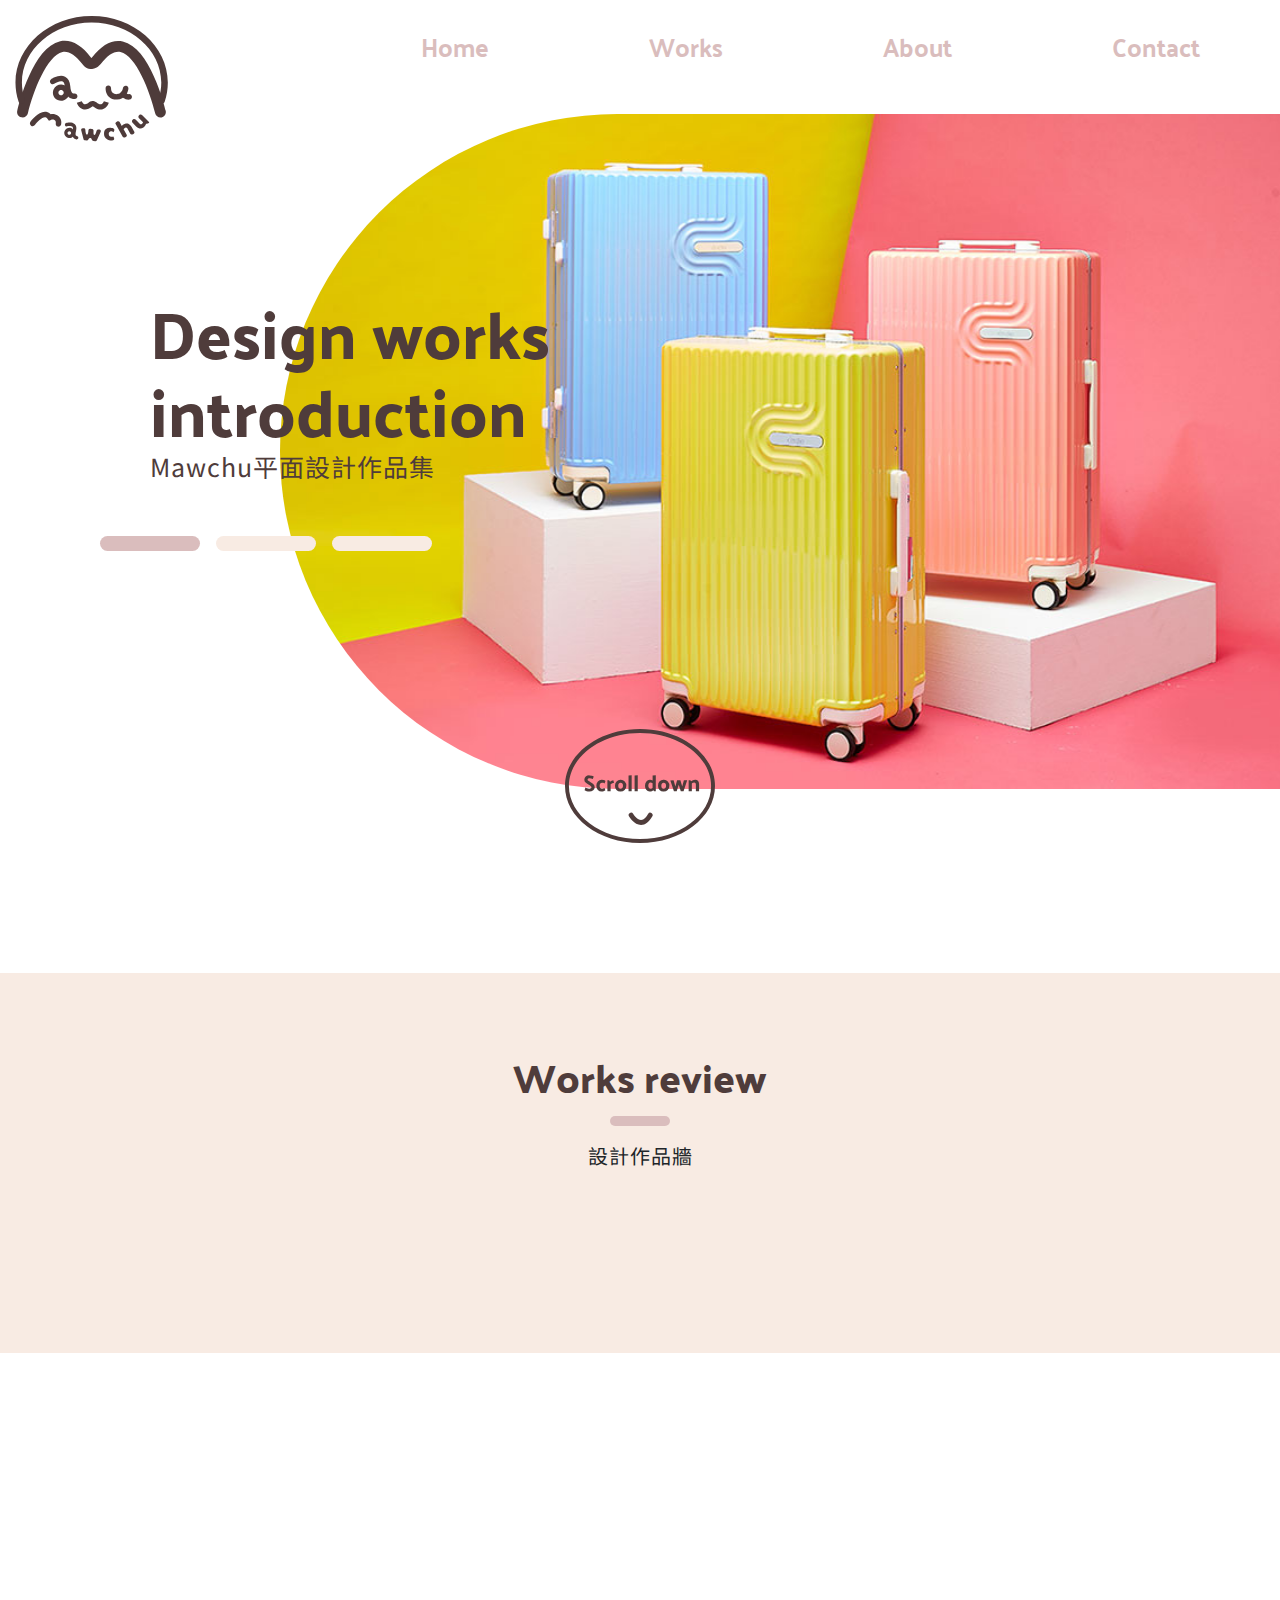
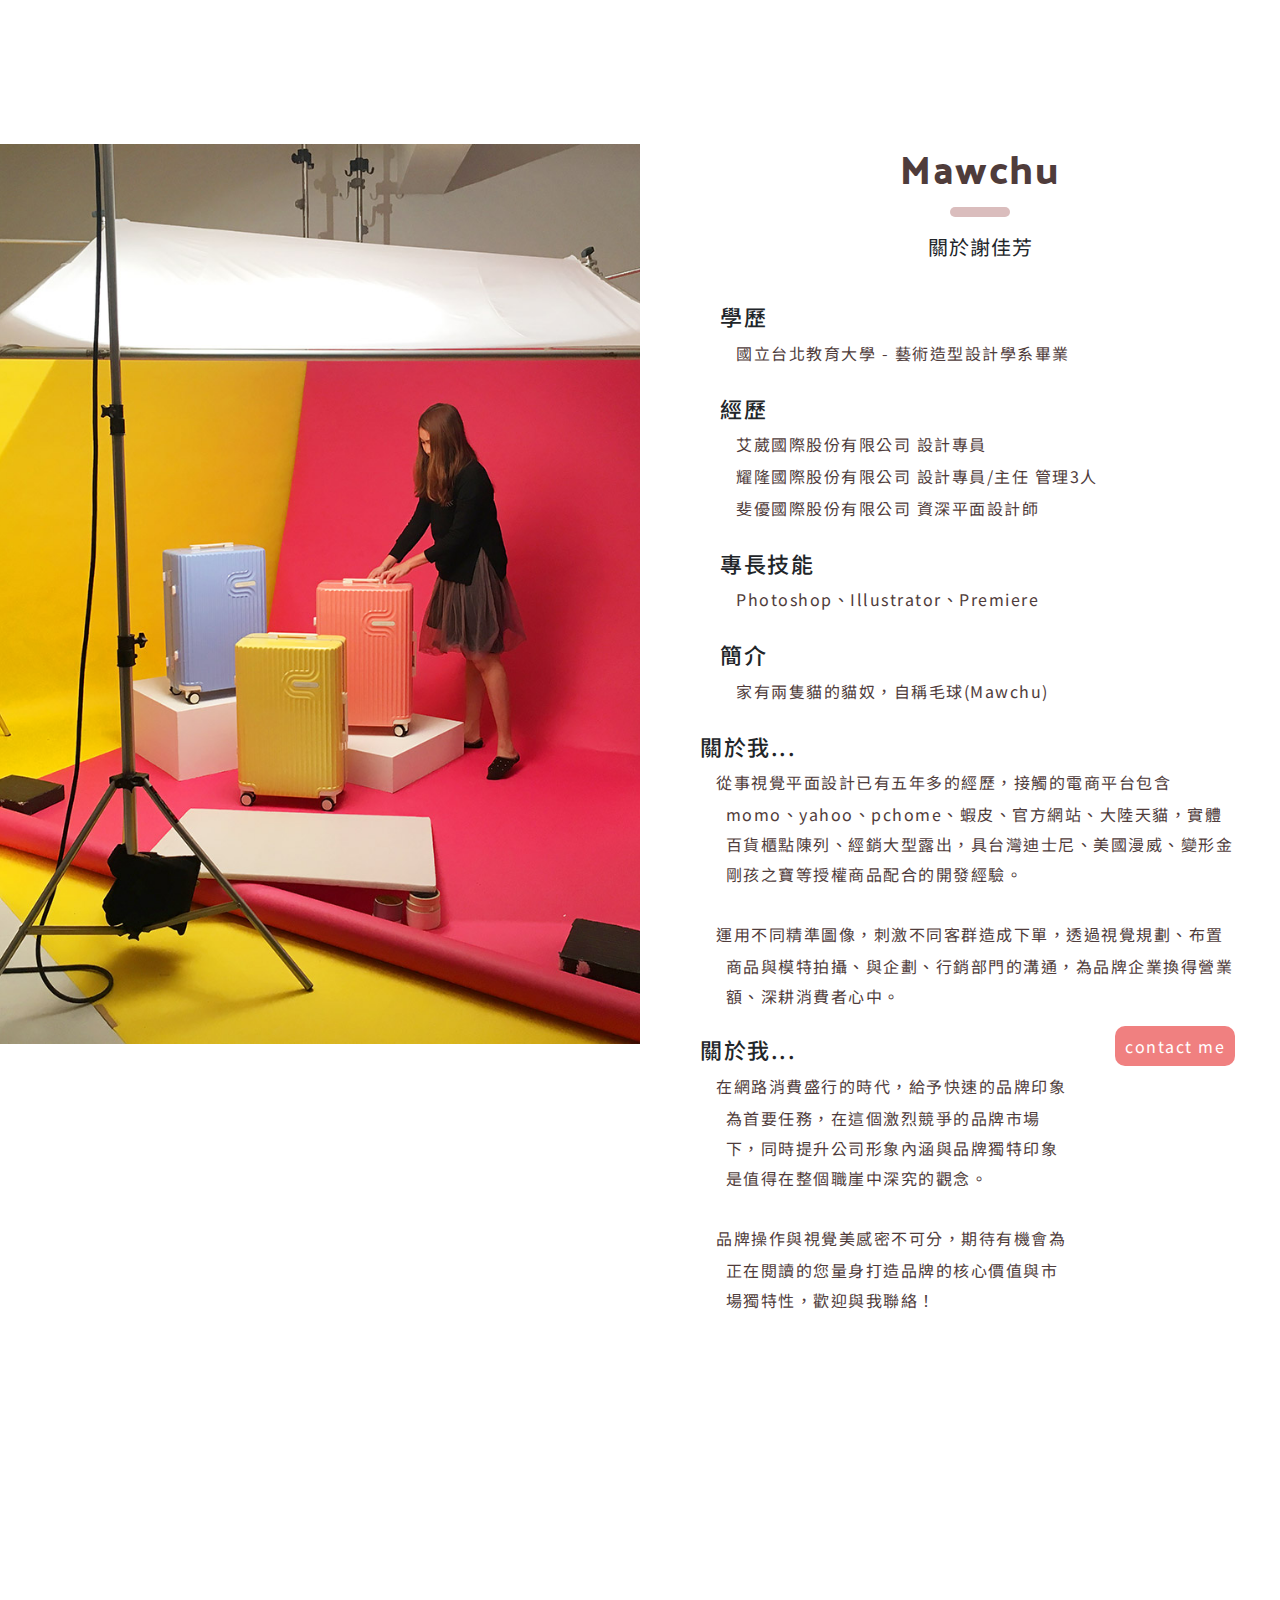
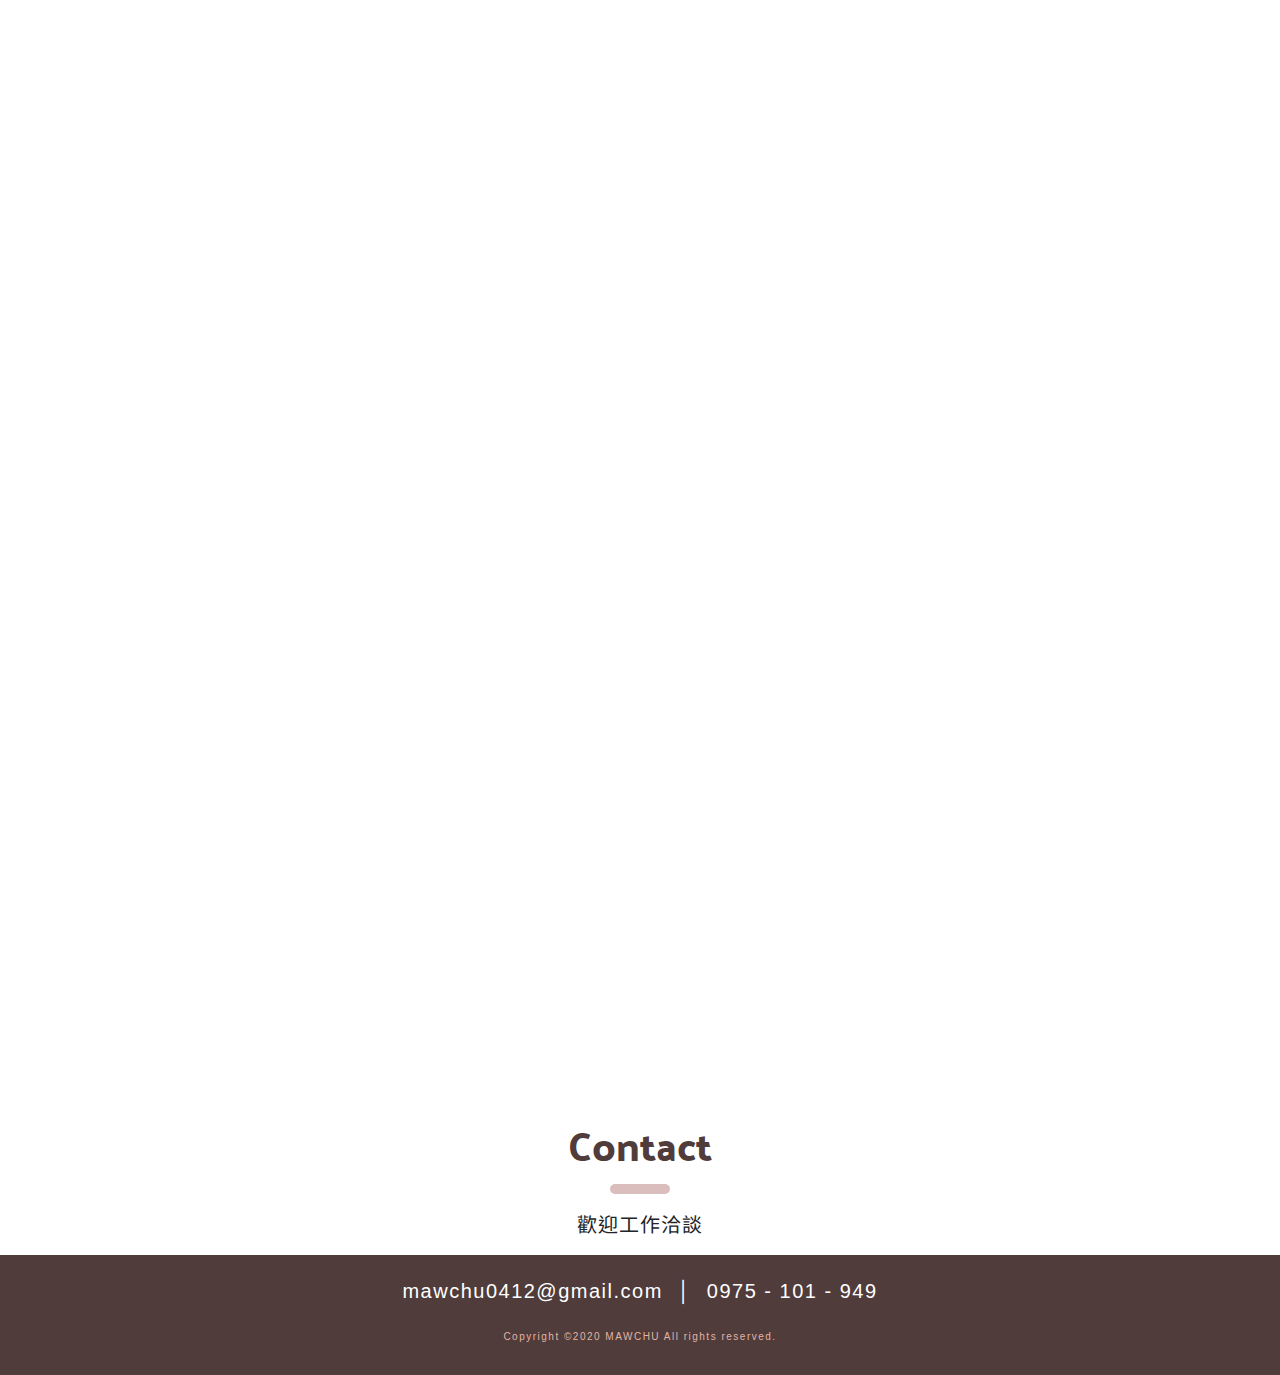
==== index.html @ 9295f829 "0520 fadein update" ====
<!doctype html>
<html lang="en">
  <head>
    <title>Mawchu profolio</title>
    <!-- Required meta tags -->
    <meta charset="utf-8">
    <meta name="viewport" content="width=device-width, initial-scale=1, shrink-to-fit=no">

    <!-- Bootstrap CSS -->
    <link rel="stylesheet" href="https://stackpath.bootstrapcdn.com/bootstrap/4.3.1/css/bootstrap.min.css" integrity="sha384-ggOyR0iXCbMQv3Xipma34MD+dH/1fQ784/j6cY/iJTQUOhcWr7x9JvoRxT2MZw1T" crossorigin="anonymous">
    <script src="https://kit.fontawesome.com/76e3351334.js" crossorigin="anonymous"></script>
    <link rel="stylesheet" href="css/style-main.css">
    <link rel="stylesheet" href="css/adjust.css">

    <!-- animate css -->
    <link rel="stylesheet" href="https://cdnjs.cloudflare.com/ajax/libs/animate.css/3.7.2/animate.min.css">
    <!-- fontawesome -->
    <script src="https://kit.fontawesome.com/76e3351334.js" crossorigin="anonymous"></script>


  </head>
  <body>
    <div id="home"></div>
      <div class="headerdiv container no-gutters" >
        <header class="main-header d-flex justify-content-between">
          <nav class="logo">
                  <img class="logo-A" src="images/mawchu_logo.svg" alt="">
                  <img class="logo-B" src="images/mawchu_logo_c.svg" alt="">
          </nav>
          <div class="d-flex align-items-center">
            <nav class="menu-list">
              <ul class="main-nav d-flex">
                  <li class="m-m-5 position-relative">
                    <a class="active" href="#home" id="homeTop">
                      Home
                    </a>
                    <div class="menu-underline position-absolute"></div>
                  </li>
                  <li class="m-m-5 position-relative drop">
                    <a class="" href="#works">
                      Works
                    </a>
                    <div class="menu-underline position-absolute">
                    </div>
                    <ul class="drop-select list-unstyled position-absolute">
                      <li><a href="#visual">Visual design</a></li>
                      <li><a href="#commercial">Commercial design</a></li>
                      <li><a href="#printing">printing design</a></li>
                    </ul>
                  </li>
                  <li class="m-m-5 position-relative">
                    <a href="#about">
                      About
                    </a>
                    <div class="menu-underline position-absolute"></div>
                  </li>
                  <li class="m-m-5 position-relative">
                    <a class="" href="#contact">
                      Contact
                    </a>
                    <div class="menu-underline position-absolute"></div>
                  </li>
              </ul>
            </nav>
            <nav class="hamburger" id="hamburger">
                <li class="position-relative ">
                  <i class="fas fa-fish"></i>
                </li>
            </nav>
         </div>
         <nav class="menu-list-show text-center">
           <ul class="main-nav">
               <li class="p-2 position-relative">
                 <a class="current" href="#home">Home</a>
               </li>
               <li class="p-2 position-relative drop">
                 <a class="" href="#works">Works</a>
                 <ul class="drop-select list-unstyled position-stative">
                   <li><a href="#visual">Visual design</a></li>
                   <li><a href="#commercial">Commercial design</a></li>
                   <li><a href="#printing">printing design</a></li>
                 </ul>
               </li>
               <li class="p-2 position-relative">
                 <a href="#about">About</a>
               </li>
               <li class="p-2 position-relative">
                 <a class="" href="#contact">Contact</a>
               </li>
           </ul>
         </nav>
        </header>

      </div>

      <div class="container-fluid">
        <main class="d-flex justify-content-between content-1 flex-wrap position-relative">
          <div class="title-content d-flex align-items-center">
            <div class="title-content-elements fadestart">
              <h1>Design works
                introduction</h1>
              <p>Mawchu平面設計作品集</p>
              <div class="d-flex slider-bars">
                <div class="slider-bar  mr-3 active"></div>
                <div class="slider-bar  mr-3"></div>
                <div class="slider-bar"></div>
              </div>
            </div>
          </div>
          <div class="wrapper">
            <div class="slider-wrap overflow-hidden position-relative">
              <ul class="slider-img d-flex list-unstyled position-absolute">
                <li class="d-flex "><img src="images/main-banner-1.jpg" alt=""></li>
                <li class="d-flex"><img src="images/main-banner-2.jpg" alt=""></li>
                <li class="d-flex"><img src="images/main-banner-3.jpg" alt=""></li>
              </ul>
            </div>
          </div>
        </main>

        <div class="scroll-btn position-relative">
          <a href="#works"><img class="back pc position-relative" src="images/scroll_01.svg" alt=""></a>
          <a href="#works"><img class="back m position-relative" src="images/scroll_01_1.svg" alt=""></a>
          <a href="#works"><img class="front position-absolute animated fadeInDown faster" src="images/scroll_02.svg" alt=""></a>
        </div>

        <main class="content-2 position-relative" id="works">
          <div class="bg-block position-absolute"></div>
          <div class="content-title text-center">
            <h1>Works review</h1>
            <div class="title-bar"></div>
            <p>設計作品牆</p>
          </div>
          <div class="works-review d-flex justify-content-center">
            <div class="works fadestart m-4 position-relative" >
              <figure>
                <img src="images/work-pic1.jpg" alt="">
              </figure>
              <h3 class="mt-3">Visual design</h3>
              <p>品牌視覺定位設計一覽</p>
              <a class="view-more-btn d-flex position-absolute" href="#visual">
                <span><i class="fas fa-plus"></i></span>
                <p>&nbsp;View more</p>
                <div class="underline position-absolute"></div>
              </a>
            </div>
            <div class="works fadestart m-4 position-relative">
              <figure>
                <img src="images/work-pic2.jpg" alt="">
              </figure>
              <h3 class="mt-3">Commercial design</h3>
              <p>活動廣告設計一覽</p>
              <a class="view-more-btn d-flex position-absolute" href="#commercial">
                <span><i class="fas fa-plus"></i></span>
                <p>&nbsp;View more</p>
                <div class="underline position-absolute"></div>
              </a>
            </div>
            <div class="works fadestart m-4 position-relative">
              <figure>
                <img src="images/work-pic3.jpg" alt="">
              </figure>
              <h3 class="mt-3">Printing design </h3>
              <p>多元平面設計一覽</p>
              <a class="view-more-btn d-flex position-absolute" href="#products">
                <span><i class="fas fa-plus"></i></span>
                <p>&nbsp;View more</p>
                <div class="underline position-absolute"></div>
              </a>
            </div>
          </div>
        </main>
        <div class="holder" id="about">
          <main class="content-3 d-flex justify-content-center">
            <figure class="designer-photo">
              <img src="images/designer.jpg" alt="">
            </figure>
            <div class="designer-content">
              <div class="content-wrapper position-absolute">
                <div class="d-flex content-subtitle text-center d-flex flex-wrap justify-content-center">
                  <h1>Mawchu</h1>
                  <div class="title-bar"></div>
                  <p>關於謝佳芳</p>
                </div>
                <ul class="designer-content-text text1">
                  <div class="d-flex m-flex-wrap">
                    <div>
                      <h4>學歷</h4>
                      <li>
                        <i class="fas fa-circle"></i>
                        國立台北教育大學 - 藝術造型設計學系畢業
                      </li>
                      <h4>經歷</h4>
                      <li>
                        <i class="fas fa-circle"></i>
                        艾葳國際股份有限公司 設計專員
                      </li>
                      <li>
                        <i class="fas fa-circle"></i>
                        耀隆國際股份有限公司 設計專員/主任 管理3人
                      </li>
                      <li>
                        <i class="fas fa-circle"></i>
                        斐優國際股份有限公司 資深平面設計師
                      </li>
                    </div>
                    <div>
                      <h4>專長技能</h4>
                      <li>
                        <i class="fas fa-circle"></i>
                        Photoshop、Illustrator、Premiere
                      </li>
                      <h4>簡介</h4>
                      <li>
                        <i class="fas fa-circle"></i>
                        家有兩隻貓的貓奴，自稱毛球(Mawchu)
                      </li>
                    </div>
                  </div>

                </ul>
                <ul class="designer-content-text text2">
                  <div>
                    <h4>關於我...</h4>
                    <li>
                      <i class="fas fa-circle"></i>
                      從事視覺平面設計已有五年多的經歷，接觸的電商平台包含momo、yahoo、pchome、蝦皮、官方網站、大陸天貓，實體百貨櫃點陳列、經銷大型露出，具台灣迪士尼、美國漫威、變形金剛孩之寶等授權商品配合的開發經驗。
                    </li>
                    <br>
                    <li>
                      <i class="fas fa-circle"></i>
                      運用不同精準圖像，刺激不同客群造成下單，透過視覺規劃、布置商品與模特拍攝、與企劃、行銷部門的溝通，為品牌企業換得營業額、深耕消費者心中。
                    </li>
                  </div>
                </ul>
                <ul class="designer-content-text text3">
                  <div>
                    <h4>關於我...</h4>
                    <li>
                      <i class="fas fa-circle"></i>
                     在網路消費盛行的時代，給予快速的品牌印象為首要任務，在這個激烈競爭的品牌市場下，同時提升公司形象內涵與品牌獨特印象是值得在整個職崖中深究的觀念。
                     </li>
                    <br>
                    <li class="m-hide">
                      <i class="fas fa-circle"></i>
                     品牌操作與視覺美感密不可分，期待有機會為正在閱讀的您量身打造品牌的核心價值與市場獨特性，歡迎與我聯絡！
                     <br>

                     </li>
                  </div>
                  <div>
                      <a class="contact-btn" href="#contact">contact me</a>
                  </div>
                </ul>
              </div>
          </main>
        </div>

        <!-- 視覺設計作品 -->
        <main class="content-4 position-relative d-flex justify-content-center fadestart" id="visual">
          <div class="works-wall-bg-block position-absolute left"></div>
          <div class="d-flex flex-wrap justify-content-center container no-gutters position-relative">
            <h1 class="works-wall-title movetoright">
              Visual design
            </h1>
            <!-- visual design -->
            <div class="d-flex flex-wrap justify-content-center col-12">
              <div class="works-wall-subtitle text-center col-12">
                <div class="subtitle-wrap position-relative d-flex justify-content-center">
                  <div class="d-flex subtitles position-absolute">
                    <p>女裝產業類別</p>
                    <p>旅行產業類別</p>
                    <p>旅行產業類別</p>
                  </div>
                </div>
                <br>
                <div class="d-flex justify-content-center">
                  <div class="works-wall-slider-bars mr-3 active"></div>
                  <div class="works-wall-slider-bars mr-3"></div>
                  <div class="works-wall-slider-bars"></div>
                </div>
              </div>
              <div class="m-wrapper movetoright">
                  <div class="m-innerwrapper d-flex">
                      <!-- 女裝 -->
                      <div class="m-works-cate visual-eyescream">
                        <div class="m-works-flex">
                            <figure class="works-img position-relative">
                              <img src=""  data-src="" data-caption="EYESCREAM 2018夏季女裝-形象定位" alt="">
                              <div class="works-img-cover position-absolute mdevice">
                                <p class="remind-slogan position-absolute"><i class="fas fa-hand-pointer"></i> click me</p>
                              </div>
                            </figure>
                            <figure class="works-img position-relative">
                              <img src=""  data-src="" data-caption="EYESCREAM 2018夏季女裝-形象定位" alt="">
                              <div class="works-img-cover position-absolute">
                                <p class="remind-slogan position-absolute"><i class="fas fa-hand-pointer"></i> click me</p>
                              </div>
                            </figure>
                            <figure class="works-img position-relative">
                              <img src=""   data-src="" data-caption="EYESCREAM 2019夏季女裝-形象定位" alt="">
                              <div class="works-img-cover position-absolute">
                                <p class="remind-slogan position-absolute"><i class="fas fa-hand-pointer"></i> click me</p>
                              </div>
                            </figure>
                            <figure class="works-img position-relative">
                              <img src=""  data-src="" data-caption="EYESCREAM 2018.6月婚季穿搭-形象定位" alt="">
                              <div class="works-img-cover position-absolute">
                                <p class="remind-slogan position-absolute"><i class="fas fa-hand-pointer"></i> click me</p>
                              </div>
                            </figure>
                        </div>
                        <div class="m-works-flex">
                          <figure class="works-img position-relative">
                              <img src=""  data-src="" data-caption="EYESCREAM 2019秋季女裝-形象定位" alt="">
                              <div class="works-img-cover position-absolute">
                                <p class="remind-slogan position-absolute"><i class="fas fa-hand-pointer"></i> click me</p>
                              </div>
                            </figure>
                            <figure class="works-img position-relative">
                              <img src=""  data-src="" data-caption="EYESCREAM 2019秋季 全新外模-形象定位" alt="">
                              <div class="works-img-cover position-absolute">
                                <p class="remind-slogan position-absolute"><i class="fas fa-hand-pointer"></i> click me</p>
                              </div>
                            </figure>
                            <figure class="works-img position-relative">
                              <img src=""   data-src="" data-caption="EYESCREAM 2019秋季 全新外模-形象定位" alt="">
                              <div class="works-img-cover position-absolute">
                                <p class="remind-slogan position-absolute"><i class="fas fa-hand-pointer"></i> click me</p>
                              </div>
                            </figure>
                            <figure class="works-img position-relative">
                              <img src=""  data-src="" data-caption="EYESCREAM 2019夏季女裝-形象定位" alt="">
                              <div class="works-img-cover position-absolute">
                                <p class="remind-slogan position-absolute"><i class="fas fa-hand-pointer"></i> click me</p>
                              </div>
                            </figure>
                        </div>
                      </div>
                      <!-- 行李箱1 -->
                      <div class="m-works-cate visual-deseno1">
                        <div class="m-works-flex">
                          <figure class="works-img position-relative">
                            <img src="" data-src=""  data-caption="DESENO 棉花糖旅行箱 糖果色系-視覺定位" alt="">
                            <div class="works-img-cover position-absolute mdevice">
                              <p class="remind-slogan position-absolute"><i class="fas fa-hand-pointer"></i> click me</p>
                            </div>
                          </figure>
                          <figure class="works-img position-relative">
                            <img src="" data-src=""  data-caption="DESENO 棉花糖旅行箱 輕甜色系-視覺定位" alt="">
                            <div class="works-img-cover position-absolute">
                              <p class="remind-slogan position-absolute"><i class="fas fa-hand-pointer"></i> click me</p>
                            </div>
                          </figure>
                          <figure class="works-img position-relative">
                            <img src="" data-src=""  data-caption="DESENO 棉花糖旅行箱 全色系-視覺定位" alt="">
                            <div class="works-img-cover position-absolute">
                              <p class="remind-slogan position-absolute"><i class="fas fa-hand-pointer"></i> click me</p>
                            </div>
                          </figure>
                          <figure class="works-img position-relative">
                            <img src="" data-src=""  data-caption="DESENO X 迪士尼聯名 旅行護照夾-視覺定位" alt="">
                            <div class="works-img-cover position-absolute">
                              <p class="remind-slogan position-absolute"><i class="fas fa-hand-pointer"></i> click me</p>
                            </div>
                          </figure>
                        </div>
                        <div class="m-works-flex">
                          <figure class="works-img position-relative">
                            <img src="" data-src=""  data-caption="DESENO X 漫威聯名 蜘蛛人航空包-視覺定位" alt="">
                            <div class="works-img-cover position-absolute">
                              <p class="remind-slogan position-absolute"><i class="fas fa-hand-pointer"></i> click me</p>
                            </div>
                          </figure>
                          <figure class="works-img position-relative">
                            <img src="" data-src=""  data-caption="DESENO X 漫威聯名 蜘蛛人航空包-視覺定位" alt="">
                            <div class="works-img-cover position-absolute">
                              <p class="remind-slogan position-absolute"><i class="fas fa-hand-pointer"></i> click me</p>
                            </div>
                          </figure>
                          <figure class="works-img position-relative">
                            <img src="" data-src=""   data-caption="DESENO 繽紛卡邦輕量旅行箱-視覺定位" alt="">
                            <div class="works-img-cover position-absolute">
                              <p class="remind-slogan position-absolute"><i class="fas fa-hand-pointer"></i> click me</p>
                            </div>
                          </figure>
                          <figure class="works-img position-relative">
                            <img src="" data-src=""  data-caption="DESENO 純PC超輕量旅行箱-視覺定位" alt="">
                            <div class="works-img-cover position-absolute">
                              <p class="remind-slogan position-absolute"><i class="fas fa-hand-pointer"></i> click me</p>
                            </div>
                          </figure>
                        </div>
                      </div>
                      <!-- 行李箱2 -->
                      <div class="m-works-cate visual-deseno2">
                        <div class="m-works-flex">
                          <figure class="works-img position-relative">
                            <img src="" data-src=""  data-caption="DESENO 炫光晶燦旅行箱-視覺定位" alt="">
                            <div class="works-img-cover position-absolute mdevice">
                              <p class="remind-slogan position-absolute"><i class="fas fa-hand-pointer"></i> click me</p>
                            </div>
                          </figure>
                          <figure class="works-img position-relative">
                            <img src="" data-src=""  data-caption="DESENO X MARVEL 漫威聯名護照夾-視覺定位" alt="">
                            <div class="works-img-cover position-absolute">
                              <p class="remind-slogan position-absolute"><i class="fas fa-hand-pointer"></i> click me</p>
                            </div>
                          </figure>
                          <figure class="works-img position-relative">
                            <img src="" data-src=""  data-caption="DESENO 玫瑰金硬殼化妝包-視覺定位" alt="">
                            <div class="works-img-cover position-absolute">
                              <p class="remind-slogan position-absolute"><i class="fas fa-hand-pointer"></i> click me</p>
                            </div>
                          </figure>
                          <figure class="works-img position-relative">
                            <img src="" data-src=""  data-caption="DESENO 鐵甲武士旅行箱-視覺定位" alt="">
                            <div class="works-img-cover position-absolute">
                              <p class="remind-slogan position-absolute"><i class="fas fa-hand-pointer"></i> click me</p>
                            </div>
                          </figure>
                        </div>
                        <div class="m-works-flex">
                          <figure class="works-img position-relative">
                            <img src="" data-src=""  data-caption="DESENO X TSUMTSUM 轉轉聯名旅行包組-視覺定位" alt="">
                            <div class="works-img-cover position-absolute">
                              <p class="remind-slogan position-absolute"><i class="fas fa-hand-pointer"></i> click me</p>
                            </div>
                          </figure>
                          <figure class="works-img position-relative">
                            <img src="" data-src=""  data-caption="DESENO 鐵甲武士旅行箱-視覺定位" alt="">
                            <div class="works-img-cover position-absolute">
                              <p class="remind-slogan position-absolute"><i class="fas fa-hand-pointer"></i> click me</p>
                            </div>
                          </figure>
                          <figure class="works-img position-relative">
                            <img src="" data-src=""  data-caption="DESENO 商務典藏收納組-視覺定位" alt="">
                            <div class="works-img-cover position-absolute">
                              <p class="remind-slogan position-absolute"><i class="fas fa-hand-pointer"></i> click me</p>
                            </div>
                          </figure>
                          <figure class="works-img position-relative">
                            <img src="" data-src=""  data-caption="DESENO 棉花糖旅行箱 商務色系-視覺定位" alt="">
                            <div class="works-img-cover position-absolute">
                              <p class="remind-slogan position-absolute"><i class="fas fa-hand-pointer"></i> click me</p>
                            </div>
                          </figure>
                        </div>
                      </div>
                  </div>
              </div>
            </div>
          </div>
        </main>

        <!-- 商業廣告作品 -->
        <main class="content-5 position-relative d-flex justify-content-center fadestart" id="commercial">
          <div class="works-wall-bg-block position-absolute right"></div>
          <div class="d-flex flex-wrap justify-content-center container no-gutters position-relative">
            <h1 class="works-wall-title-2 movetoleft">
             Commercial design
            </h1>
            <!-- visual design -->
            <div class="d-flex flex-wrap justify-content-center col-12">
              <div class="works-wall-subtitle text-center col-12">
                <div class="subtitle-wrap position-relative d-flex justify-content-center">
                  <div class="d-flex subtitles position-absolute">
                    <p>女裝產業類別</p>
                    <p>旅行產業類別</p>
                    <p>旅行產業類別</p>
                  </div>
                </div>
                <br>
                <div class="d-flex justify-content-center">
                  <div class="works-wall-slider-bars mr-3 active"></div>
                  <div class="works-wall-slider-bars mr-3"></div>
                  <div class="works-wall-slider-bars"></div>
                </div>
              </div>
              <div class="m-wrapper movetoleft">
                  <div class="m-innerwrapper d-flex">
                      <!-- 女裝 -->
                      <div class="m-works-cate visual-eyescream">
                        <div class="m-works-flex">
                            <figure class="works-img position-relative">
                              <img src=""  data-src="" data-caption="EYESCREAM 2018.5月開心購-活動廣告" alt="">
                              <div class="works-img-cover position-absolute mdevice">
                                <p class="remind-slogan position-absolute"><i class="fas fa-hand-pointer"></i> click me</p>
                              </div>
                            </figure>
                            <figure class="works-img position-relative">
                              <img src=""  data-src="" data-caption="EYESCREAM 2019.10月壽星折價券-活動廣告" alt="">
                              <div class="works-img-cover position-absolute">
                                <p class="remind-slogan position-absolute"><i class="fas fa-hand-pointer"></i> click me</p>
                              </div>
                            </figure>
                            <figure class="works-img position-relative">
                              <img src=""   data-src="" data-caption="EYESCREAM 2018夏季人氣款折扣-活動廣告" alt="">
                              <div class="works-img-cover position-absolute">
                                <p class="remind-slogan position-absolute"><i class="fas fa-hand-pointer"></i> click me</p>
                              </div>
                            </figure>
                            <figure class="works-img position-relative">
                              <img src=""  data-src="" data-caption="EYESCREAM 2018夏季每日下殺-活動廣告" alt="">
                              <div class="works-img-cover position-absolute">
                                <p class="remind-slogan position-absolute"><i class="fas fa-hand-pointer"></i> click me</p>
                              </div>
                            </figure>
                        </div>
                        <div class="m-works-flex">
                          <figure class="works-img position-relative">
                              <img src=""  data-src="" data-caption="EYESCREAM 2018.1212年終購物慶-活動廣告" alt="">
                              <div class="works-img-cover position-absolute">
                                <p class="remind-slogan position-absolute"><i class="fas fa-hand-pointer"></i> click me</p>
                              </div>
                            </figure>
                            <figure class="works-img position-relative">
                              <img src=""  data-src="" data-caption="EYESCREAM 2018.5月感恩季三重好禮-活動廣告" alt="">
                              <div class="works-img-cover position-absolute">
                                <p class="remind-slogan position-absolute"><i class="fas fa-hand-pointer"></i> click me</p>
                              </div>
                            </figure>
                            <figure class="works-img position-relative">
                              <img src=""   data-src="" data-caption="EYESCREAM 2018夏季加碼商品SALE-活動廣告" alt="">
                              <div class="works-img-cover position-absolute">
                                <p class="remind-slogan position-absolute"><i class="fas fa-hand-pointer"></i> click me</p>
                              </div>
                            </figure>
                            <figure class="works-img position-relative">
                              <img src=""  data-src="" data-caption="EYESCREAM 2018.6月婚季穿搭款折扣-活動廣告" alt="">
                              <div class="works-img-cover position-absolute">
                                <p class="remind-slogan position-absolute"><i class="fas fa-hand-pointer"></i> click me</p>
                              </div>
                            </figure>
                        </div>
                      </div>
                      <!-- 行李箱1 -->
                      <div class="m-works-cate visual-deseno1">
                        <div class="m-works-flex">
                          <figure class="works-img position-relative">
                            <img src="" data-src=""  data-caption="DESENO 馬卡龍系列旅行箱折扣-活動廣告" alt="">
                            <div class="works-img-cover position-absolute mdevice">
                              <p class="remind-slogan position-absolute"><i class="fas fa-hand-pointer"></i> click me</p>
                            </div>
                          </figure>
                          <figure class="works-img position-relative">
                            <img src="" data-src=""  data-caption="DESENO 聖誕交換禮物滿額禮-活動廣告" alt="">
                            <div class="works-img-cover position-absolute">
                              <p class="remind-slogan position-absolute"><i class="fas fa-hand-pointer"></i> click me</p>
                            </div>
                          </figure>
                          <figure class="works-img position-relative">
                            <img src="" data-src=""  data-caption="DESENO 雙11狂歡大禮包-活動廣告" alt="">
                            <div class="works-img-cover position-absolute">
                              <p class="remind-slogan position-absolute"><i class="fas fa-hand-pointer"></i> click me</p>
                            </div>
                          </figure>
                          <figure class="works-img position-relative">
                            <img src="" data-src=""  data-caption="DESENO 尊爵傳奇系列旅行箱立省2000-活動廣告" alt="">
                            <div class="works-img-cover position-absolute">
                              <p class="remind-slogan position-absolute"><i class="fas fa-hand-pointer"></i> click me</p>
                            </div>
                          </figure>
                        </div>
                        <div class="m-works-flex">
                          <figure class="works-img position-relative">
                            <img src="" data-src=""  data-caption="DESENO 周年慶滿千折百-活動廣告" alt="">
                            <div class="works-img-cover position-absolute">
                              <p class="remind-slogan position-absolute"><i class="fas fa-hand-pointer"></i> click me</p>
                            </div>
                          </figure>
                          <figure class="works-img position-relative">
                            <img src="" data-src=""  data-caption="DESENO 浪漫櫻花季折扣好禮-活動廣告" alt="">
                            <div class="works-img-cover position-absolute">
                              <p class="remind-slogan position-absolute"><i class="fas fa-hand-pointer"></i> click me</p>
                            </div>
                          </figure>
                          <figure class="works-img position-relative">
                            <img src="" data-src=""   data-caption="DESENO X TRANSFORMERS 聯名變形金剛旅行箱上市-活動廣告" alt="">
                            <div class="works-img-cover position-absolute">
                              <p class="remind-slogan position-absolute"><i class="fas fa-hand-pointer"></i> click me</p>
                            </div>
                          </figure>
                          <figure class="works-img position-relative">
                            <img src="" data-src=""  data-caption="DESENO 專櫃獨享新年福袋-活動廣告" alt="">
                            <div class="works-img-cover position-absolute">
                              <p class="remind-slogan position-absolute"><i class="fas fa-hand-pointer"></i> click me</p>
                            </div>
                          </figure>
                        </div>
                      </div>
                      <!-- 行李箱2 -->
                      <div class="m-works-cate visual-deseno2">
                        <div class="m-works-flex">
                          <figure class="works-img position-relative">
                            <img src="" data-src=""  data-caption="DESENO 周年慶加碼折扣500優惠券-活動廣告" alt="">
                            <div class="works-img-cover position-absolute mdevice">
                              <p class="remind-slogan position-absolute"><i class="fas fa-hand-pointer"></i> click me</p>
                            </div>
                          </figure>
                          <figure class="works-img position-relative">
                            <img src="" data-src=""  data-caption="DESENO 黃金3連休期間限定折扣-活動廣告" alt="">
                            <div class="works-img-cover position-absolute">
                              <p class="remind-slogan position-absolute"><i class="fas fa-hand-pointer"></i> click me</p>
                            </div>
                          </figure>
                          <figure class="works-img position-relative">
                            <img src="" data-src=""  data-caption="DESENO 夏艷瘋狂5折-活動廣告" alt="">
                            <div class="works-img-cover position-absolute">
                              <p class="remind-slogan position-absolute"><i class="fas fa-hand-pointer"></i> click me</p>
                            </div>
                          </figure>
                          <figure class="works-img position-relative">
                            <img src="" data-src=""  data-caption="DESENO 天貓商城雙節來臨50%OFF-活動廣告" alt="">
                            <div class="works-img-cover position-absolute">
                              <p class="remind-slogan position-absolute"><i class="fas fa-hand-pointer"></i> click me</p>
                            </div>
                          </figure>
                        </div>
                        <div class="m-works-flex">
                          <figure class="works-img position-relative">
                            <img src="" data-src=""  data-caption="DESENO 感恩祭回饋超低價50%OFF-活動廣告" alt="">
                            <div class="works-img-cover position-absolute">
                              <p class="remind-slogan position-absolute"><i class="fas fa-hand-pointer"></i> click me</p>
                            </div>
                          </figure>
                          <figure class="works-img position-relative">
                            <img src="" data-src=""  data-caption="DESENO 情人節限量加碼抽 旅行吊牌$99-活動廣告" alt="">
                            <div class="works-img-cover position-absolute">
                              <p class="remind-slogan position-absolute"><i class="fas fa-hand-pointer"></i> click me</p>
                            </div>
                          </figure>
                          <figure class="works-img position-relative">
                            <img src="" data-src=""  data-caption="DESENO 春遊秘笈滿額贈旅行吊牌-活動廣告" alt="">
                            <div class="works-img-cover position-absolute">
                              <p class="remind-slogan position-absolute"><i class="fas fa-hand-pointer"></i> click me</p>
                            </div>
                          </figure>
                          <figure class="works-img position-relative">
                            <img src="" data-src=""  data-caption="DESENO 中秋好禮獎不完滿額贈-活動廣告" alt="">
                            <div class="works-img-cover position-absolute">
                              <p class="remind-slogan position-absolute"><i class="fas fa-hand-pointer"></i> click me</p>
                            </div>
                          </figure>
                        </div>
                      </div>
                  </div>
              </div>
            </div>
          </div>
        </main>
        
        <!-- 多元設計作品 -->
        <main class="content-6 position-relative d-flex justify-content-center fadestart" id="print">
          <div class="works-wall-bg-block position-absolute left"></div>
          <div class="d-flex flex-wrap justify-content-center container no-gutters position-relative">
            <h1 class="works-wall-title movetoright">
              Printing design
            </h1>
            <!-- visual design -->
            <div class="d-flex flex-wrap justify-content-center col-12">
              <div class="works-wall-subtitle text-center col-12">
                <div class="subtitle-wrap position-relative d-flex justify-content-center">
                  <div class="d-flex subtitles position-absolute">
                    <p>女裝產業類別</p>
                    <p>旅行產業類別</p>
                    <p>旅行產業類別</p>
                  </div>
                </div>
                <br>
                <div class="d-flex justify-content-center">
                  <div class="works-wall-slider-bars mr-3 active"></div>
                  <div class="works-wall-slider-bars mr-3"></div>
                  <div class="works-wall-slider-bars"></div>
                </div>
              </div>
              <div class="m-wrapper movetoright">
                  <div class="m-innerwrapper d-flex">
                      <!-- 女裝 -->
                      <div class="m-works-cate visual-eyescream">
                        <div class="m-works-flex">
                            <figure class="works-img position-relative">
                              <img src=""  data-src="" data-caption="EYESCREAM 2018夏季女裝-形象定位" alt="">
                              <div class="works-img-cover position-absolute mdevice">
                                <p class="remind-slogan position-absolute"><i class="fas fa-hand-pointer"></i> click me</p>
                              </div>
                            </figure>
                            <figure class="works-img position-relative">
                              <img src=""  data-src="" data-caption="EYESCREAM 2018夏季女裝-形象定位" alt="">
                              <div class="works-img-cover position-absolute">
                                <p class="remind-slogan position-absolute"><i class="fas fa-hand-pointer"></i> click me</p>
                              </div>
                            </figure>
                            <figure class="works-img position-relative">
                              <img src=""   data-src="" data-caption="EYESCREAM 2019夏季女裝-形象定位" alt="">
                              <div class="works-img-cover position-absolute">
                                <p class="remind-slogan position-absolute"><i class="fas fa-hand-pointer"></i> click me</p>
                              </div>
                            </figure>
                            <figure class="works-img position-relative">
                              <img src=""  data-src="" data-caption="EYESCREAM 2018.6月婚季穿搭-形象定位" alt="">
                              <div class="works-img-cover position-absolute">
                                <p class="remind-slogan position-absolute"><i class="fas fa-hand-pointer"></i> click me</p>
                              </div>
                            </figure>
                        </div>
                        <div class="m-works-flex">
                          <figure class="works-img position-relative">
                              <img src=""  data-src="" data-caption="EYESCREAM 2019秋季女裝-形象定位" alt="">
                              <div class="works-img-cover position-absolute">
                                <p class="remind-slogan position-absolute"><i class="fas fa-hand-pointer"></i> click me</p>
                              </div>
                            </figure>
                            <figure class="works-img position-relative">
                              <img src=""  data-src="" data-caption="EYESCREAM 2019秋季 全新外模-形象定位" alt="">
                              <div class="works-img-cover position-absolute">
                                <p class="remind-slogan position-absolute"><i class="fas fa-hand-pointer"></i> click me</p>
                              </div>
                            </figure>
                            <figure class="works-img position-relative">
                              <img src=""   data-src="" data-caption="EYESCREAM 2019秋季 全新外模-形象定位" alt="">
                              <div class="works-img-cover position-absolute">
                                <p class="remind-slogan position-absolute"><i class="fas fa-hand-pointer"></i> click me</p>
                              </div>
                            </figure>
                            <figure class="works-img position-relative">
                              <img src=""  data-src="" data-caption="EYESCREAM 2019夏季女裝-形象定位" alt="">
                              <div class="works-img-cover position-absolute">
                                <p class="remind-slogan position-absolute"><i class="fas fa-hand-pointer"></i> click me</p>
                              </div>
                            </figure>
                        </div>
                      </div>
                      <!-- 行李箱1 -->
                      <div class="m-works-cate visual-deseno1">
                        <div class="m-works-flex">
                          <figure class="works-img position-relative">
                            <img src="" data-src=""  data-caption="DESENO 棉花糖旅行箱 糖果色系-視覺定位" alt="">
                            <div class="works-img-cover position-absolute mdevice">
                              <p class="remind-slogan position-absolute"><i class="fas fa-hand-pointer"></i> click me</p>
                            </div>
                          </figure>
                          <figure class="works-img position-relative">
                            <img src="" data-src=""  data-caption="DESENO 棉花糖旅行箱 輕甜色系-視覺定位" alt="">
                            <div class="works-img-cover position-absolute">
                              <p class="remind-slogan position-absolute"><i class="fas fa-hand-pointer"></i> click me</p>
                            </div>
                          </figure>
                          <figure class="works-img position-relative">
                            <img src="" data-src=""  data-caption="DESENO 棉花糖旅行箱 全色系-視覺定位" alt="">
                            <div class="works-img-cover position-absolute">
                              <p class="remind-slogan position-absolute"><i class="fas fa-hand-pointer"></i> click me</p>
                            </div>
                          </figure>
                          <figure class="works-img position-relative">
                            <img src="" data-src=""  data-caption="DESENO X 迪士尼聯名 旅行護照夾-視覺定位" alt="">
                            <div class="works-img-cover position-absolute">
                              <p class="remind-slogan position-absolute"><i class="fas fa-hand-pointer"></i> click me</p>
                            </div>
                          </figure>
                        </div>
                        <div class="m-works-flex">
                          <figure class="works-img position-relative">
                            <img src="" data-src=""  data-caption="DESENO X 漫威聯名 蜘蛛人航空包-視覺定位" alt="">
                            <div class="works-img-cover position-absolute">
                              <p class="remind-slogan position-absolute"><i class="fas fa-hand-pointer"></i> click me</p>
                            </div>
                          </figure>
                          <figure class="works-img position-relative">
                            <img src="" data-src=""  data-caption="DESENO X 漫威聯名 蜘蛛人航空包-視覺定位" alt="">
                            <div class="works-img-cover position-absolute">
                              <p class="remind-slogan position-absolute"><i class="fas fa-hand-pointer"></i> click me</p>
                            </div>
                          </figure>
                          <figure class="works-img position-relative">
                            <img src="" data-src=""   data-caption="DESENO 繽紛卡邦輕量旅行箱-視覺定位" alt="">
                            <div class="works-img-cover position-absolute">
                              <p class="remind-slogan position-absolute"><i class="fas fa-hand-pointer"></i> click me</p>
                            </div>
                          </figure>
                          <figure class="works-img position-relative">
                            <img src="" data-src=""  data-caption="DESENO 純PC超輕量旅行箱-視覺定位" alt="">
                            <div class="works-img-cover position-absolute">
                              <p class="remind-slogan position-absolute"><i class="fas fa-hand-pointer"></i> click me</p>
                            </div>
                          </figure>
                        </div>
                      </div>
                      <!-- 行李箱2 -->
                      <div class="m-works-cate visual-deseno2">
                        <div class="m-works-flex">
                          <figure class="works-img position-relative">
                            <img src="" data-src=""  data-caption="DESENO 炫光晶燦旅行箱-視覺定位" alt="">
                            <div class="works-img-cover position-absolute mdevice">
                              <p class="remind-slogan position-absolute"><i class="fas fa-hand-pointer"></i> click me</p>
                            </div>
                          </figure>
                          <figure class="works-img position-relative">
                            <img src="" data-src=""  data-caption="DESENO X MARVEL 漫威聯名護照夾-視覺定位" alt="">
                            <div class="works-img-cover position-absolute">
                              <p class="remind-slogan position-absolute"><i class="fas fa-hand-pointer"></i> click me</p>
                            </div>
                          </figure>
                          <figure class="works-img position-relative">
                            <img src="" data-src=""  data-caption="DESENO 玫瑰金硬殼化妝包-視覺定位" alt="">
                            <div class="works-img-cover position-absolute">
                              <p class="remind-slogan position-absolute"><i class="fas fa-hand-pointer"></i> click me</p>
                            </div>
                          </figure>
                          <figure class="works-img position-relative">
                            <img src="" data-src=""  data-caption="DESENO 鐵甲武士旅行箱-視覺定位" alt="">
                            <div class="works-img-cover position-absolute">
                              <p class="remind-slogan position-absolute"><i class="fas fa-hand-pointer"></i> click me</p>
                            </div>
                          </figure>
                        </div>
                        <div class="m-works-flex">
                          <figure class="works-img position-relative">
                            <img src="" data-src=""  data-caption="DESENO X TSUMTSUM 轉轉聯名旅行包組-視覺定位" alt="">
                            <div class="works-img-cover position-absolute">
                              <p class="remind-slogan position-absolute"><i class="fas fa-hand-pointer"></i> click me</p>
                            </div>
                          </figure>
                          <figure class="works-img position-relative">
                            <img src="" data-src=""  data-caption="DESENO 鐵甲武士旅行箱-視覺定位" alt="">
                            <div class="works-img-cover position-absolute">
                              <p class="remind-slogan position-absolute"><i class="fas fa-hand-pointer"></i> click me</p>
                            </div>
                          </figure>
                          <figure class="works-img position-relative">
                            <img src="" data-src=""  data-caption="DESENO 商務典藏收納組-視覺定位" alt="">
                            <div class="works-img-cover position-absolute">
                              <p class="remind-slogan position-absolute"><i class="fas fa-hand-pointer"></i> click me</p>
                            </div>
                          </figure>
                          <figure class="works-img position-relative">
                            <img src="" data-src=""  data-caption="DESENO 棉花糖旅行箱 商務色系-視覺定位" alt="">
                            <div class="works-img-cover position-absolute">
                              <p class="remind-slogan position-absolute"><i class="fas fa-hand-pointer"></i> click me</p>
                            </div>
                          </figure>
                        </div>
                      </div>
                  </div>
              </div>
            </div>
          </div>
        </main>

        <main>
          <div class="lightbox-wrap">
            <div class="lightbox d-flexjustify-content-center align-items-center">
                <figure class="d-flex justify-content-center align-items-center">
                  <img src="" alt="">
                  <figcaption class="text-center"></figcaption>
                </figure>
                <div class="close-btn position-absolute">
                  <i class="far fa-times-circle"></i>
                </div>

                <div class="next-btn position-absolute">
                  <i class="fas fa-paw"></i>
                </div>
                <div class="prev-btn position-absolute">
                  <i class="fas fa-paw"></i>
                </div>
            </div>
          </div>
        </main>
        <footer class="main-footer" id="contact">
          <div class="content-title text-center">
            <h1>Contact</h1>
            <div class="title-bar"></div>
            <p>歡迎工作洽談</p>
          </div>
          <div class="footer-bar d-flex flex-wrap justify-content-center align-items-center">
            <div class="email">
              <a href="mailto:mawchu0412@gmail.com">
                <i class="fas fa-envelope"></i>
                mawchu0412@gmail.com
              </a>

            </div>
            <div class="divider">│</div>
            <div class="">
              <i class="fas fa-phone"></i>
              0975 - 101 - 949
            </div>
            <div class="copyrights text-center">Copyright ©2020 MAWCHU All rights reserved.</div>
          </div>

        </footer>
      </div>


    <!-- Optional JavaScript -->
    <!-- jQuery first, then Popper.js, then Bootstrap JS -->


    <script
    src="https://code.jquery.com/jquery-3.5.1.min.js"
    integrity="sha256-9/aliU8dGd2tb6OSsuzixeV4y/faTqgFtohetphbbj0="
          crossorigin="anonymous"></script>
    <script src="TouchSwipe-Jquery-Plugin-master/jquery.touchSwipe.min.js"></script>

    <script src="https://stackpath.bootstrapcdn.com/bootstrap/4.3.1/js/bootstrap.min.js" integrity="sha384-JjSmVgyd0p3pXB1rRibZUAYoIIy6OrQ6VrjIEaFf/nJGzIxFDsf4x0xIM+B07jRM" crossorigin="anonymous"></script>



    <script src="js/carousel.js"></script>
    <script src="js/hamburger.js"></script>
    <script src="js/lightbox.js"></script>
    <script src="js/anchor.js"></script>
    <script src="js/scrollevent.js"></script>
    <script src="js/carousel-adjust.js"></script>
    <script src="js/swipe.js"></script>
  </body>
</html>
---- css/style-main.css ----
@import url('https://fonts.googleapis.com/css?family=Noto+Sans+TC:300,400,500,700|Palanquin+Dark:400,500,600&display=swap');


a, a:link, a:visited{
  text-decoration: none;
  /* color:#dabdbd; */
}

h1,h3,li{
    font-family: 'Palanquin Dark', sans-serif;
    color:#4f3c3b;
    margin-bottom:0;
}
h3{
    color:#b1a59e;
}

p{
    font-family: 'Noto Sans TC', sans-serif;
    letter-spacing: 1px;
}
ul,li{
  padding: 0;
  margin: 0;
  list-style: none;
}
figure{
  cursor: pointer;
  margin:0;
}


.container{
    max-width:1400px;
    padding-right:0;
    padding-left:0;
    margin: 0 auto;
}
.m-flex-wrap{
  flex-wrap: wrap;
}
.paddingTop{
  height: 220px;
}
/* menu */
.logo{
    width: 250px;
    flex-shrink:0;
    transition:.3s;
    margin-right:20px;
}
.logo-A{
  display:block;
}
.logo-B{
  display:none;
}
.main-header{
    position:relative;
    z-index:10;
}

/* menu scrolling style */
.scrollfixed{
  position:fixed;
  z-index:999;
  left: 50%;
  top:0;
  transform: translate(-50%,0);
  height: 70px;
}
.scrollfixed a.text-color{
  color:#fff;
}
.scrollfixedm{
  position:fixed;
  z-index:999;
  left: 50%;
  top:-1px;
  transform: translate(-50%,0);
  height: 66px;
}
.headerdiv.hide{
  transform: translateY(-100px);
}
.round{
  border-radius: 0 0 100px 100px;
  border-bottom:3px dotted #dbbdbc;
}
.m-m-5{
  margin: 50px 80px 30px 80px;
}


/* menu */
.main-header div{
  transform: translateY(-40px);
}
.menu-list{
  display: block;
}
.menu-list .drop-select li a{
  color:#fff;
}.menu-list .drop-select li:hover a{
  color:#4f3c3b;
}
.hamburger{
  font-size: 60px;
  display:none;
}
.hamburger li i{
  transform: rotate(180deg);
  transition: .3s;
  color:#d97777;
}

/* hamburger drop menu */
.menu-list-show{
  display: none;
  width: 300px;
  background: #dbbdbd;
  position: absolute;
  right:0;
  top:66px;
  z-index:999;
}
.menu-list-show li a.current{
  color:#4f3c3b;
}
.menu-list-show .drop-select{
  display: none;
}
.menu-list-show ul li a{
  color:#fff;
  width: 100%;
  display: inline-block;
}
.main-nav li a{
    font-size: 25px;
    font-family: 'Palanquin Dark', sans-serif;
    color:#dabdbd;
    cursor: pointer;
}
.main-nav li a span{
  display:none;
}
.menu-underline{
  left:-5px;
  bottom:-46px;
  width:0%;
  transition:.3s;
  height: 5px;
  border-radius: 5px;
  background: #dabdbd;
}
.main-nav li.active, .main-nav li:hover{
    color:#4f3c3b;
}
.main-nav li.active, .main-nav li:hover .menu-underline{
    width:120%;
}
ul.drop-select{
  width: 260px;
  margin-top:12px;
  background: #dabdbd;
  opacity: 0;
  transition: .5s;
  height:0;
  overflow: hidden;
}
ul.drop-select li{
  color:#fff;
  padding:15px 0px 15px 20px;
  font-size: 22px;
}
.main-nav li.drop:hover ul.drop-select{
  /* padding-bottom:20px; */
  opacity: 1;
  cursor: pointer;
  height:200px;

}
ul.drop-select li:hover{
  color:#4f3c3b;
  background: #f1dbda;
}

.container-fluid{
  padding:0;
}

/* 主kv */
.content-1{
    margin-top: -100px;
    color:#4f3c3b;
}
.title-content{
    z-index:10;
    padding-left:350px;
}
.title-content h1{
    font-family: 'Palanquin Dark', sans-serif;
    font-size:75px;
}
.title-content p{
    font-family: 'Noto Sans TC', sans-serif;
    font-size:25px;
}
.title-content-elements{
  position:absolute;
  transition: .8s;
}
.title-content-elements h1{
  transition: .5s;
  color:#4f3c3b;
}
.slider-bars{
    margin-left:-50px;
    margin-top:50px;
}
.slider-bar{
    width: 100px;
    height: 15px;
    background: #f8ebe3;
    border-radius:10px;
    cursor: pointer;
    transition: .1s;
}
.slider-bar.active{
    background: #dabdbd;
}


 /* 主輪播圖 */
.wrapper{
    max-width:1200px;
    flex-shrink: 0;
}
.slider-wrap{
  transition:.5s;
    width:1200px;
    height:680px;
    background: transparent;
    border-radius: 400px 0 0 400px;
}
.slider-img{
    width:3600px;
    height:680px;
    left:0px;
    transition:.6s;
}
.slider-img li{
    flex:1 0 0;
}
.slider-img img{
    width: 100%;
    height:100%;
    object-fit:cover;
}
.scroll-btn{
    width: 150px;
    margin:-30px auto 0 auto;
    z-index:10;
}
.m{
  display:none;
}
.pc{
  display:block;
}
.front{
    width: 25px;
    left:calc(50% - 12px);
    bottom:15%;
    animation-iteration-count: infinite;
}


/* 作品瀏覽 */
.fadein{
  opacity:1;
  transform:translate(0px,0px);
}
.fadestart{
  opacity:0;
  transform:translate(0,100px);
}
.works{
  transition:2s;
}
.content-2{
    margin-top:50px;
}
.content-title h1{
    padding-top:80px;
}
.bg-block{
    height: 380px;
    width: 100%;
    background:#f8ebe3;
    z-index:-1;
}
.d-block{
  display: block;
  margin: 0 auto;
}
.title-bar{
    width: 60px;
    height: 10px;
    background: #dabdbd;
    border-radius:10px;
    margin:15px auto;
}
.content-title p{
    font-size:20px;
}

.works-review .works figure{
  max-width:360px;
  overflow: hidden;
}
.works-review .works figure img{
  width: 100%;
  height: 100%;
  object-fit: cover;
}
.works a.view-more-btn{
  right:0;
  bottom:-10px;
}
.works a.view-more-btn, .works a.view-more-btn p{
  font-family: 'Palanquin Dark', sans-serif;
  color:#dabdbd;
  width: 105px;
}

.underline{
  left:0;
  bottom:0;
  width: 100%;
  height: 5px;
  background: #dabdbd;
  border-radius: 10px;
  transition: .5s;
}
.works a.view-more-btn:hover{
  cursor: pointer;
}
.works a.view-more-btn:hover span{
  color:#dabdbd;
}
.works a.view-more-btn p{
  margin:0 0 8px 5px;
  letter-spacing: 0;
}

/* 設計師簡介 */
.holder{
  height: 500px;
}
.content-3{
  padding-top:100px;
  width: 100%;
  transition: all .5s ease-in-out;
}
#visual{
  transition: all .8s ease-in-out;
}
.fixed{
  position:fixed;
  left:0;
  top:0;
  z-index:2;
}
.text1,.text2,.text3{
  margin: 0 auto;
}
.content-subtitle,.text1 div.text-center{
  width: 150px;
  margin: 0 auto;
}

.text2,.text3{
  padding-right: 25px;
}

.designer-photo{
  max-width:1300px;
  height: 80vh;
  border-radius: 0 400px 400px 0;
  transition: .3s;
  overflow:hidden;
}
.designer-photo img{
  width: 100%;
  height: 100%;
  object-fit:cover;
}
.designer-content{
  padding:0 40px 0 40px;
  margin:0 auto;
  font-family: 'Noto Sans TC', sans-serif;
  letter-spacing: 1.5px;
  line-height: 30px;
  width: 30%;
    overflow:hidden;
}
.designer-content p{
    font-size:20px;
}
.designer-content h4{
  font-size:22px;
  margin-top: 25px;
}

.designer-content-text div{
  list-style: none;
  padding: 0;
  margin: 0;
}
.designer-content-text div li{
  padding-left: 1.6em;
   text-indent: -.6em;
   font-family: 'Noto Sans TC', sans-serif;
}
.designer-content-text div li i{
  color:#dabdbd;
  font-size: 12px;
}
.contact-btn{
  display:inline-block;
  width: 120px;
  background-color: lightcoral;
  text-align: center;
  margin:15px auto;
  padding:5px 0;
  transform:scale(1);
  transition: .3s;
  border-radius: 10px;
}
.contact-btn:hover{
  transform:scale(1.2);
}
a.contact-btn{
  color:#fff;
}

/* 作品牆 */
.content-4,.content-5,.content-6{
  padding-top:100px;
}
#commercial{
  transition: all .8s ease-in-out;
}
#print{
  transition: all .8s ease-in-out;
}
.works-wall-bg-block{
    height: 180px;
    width: 90%;
    background:#f8ebe3;
    z-index:-999;
    bottom:0px;
}
.works-wall-subtitle{
  flex-shrink: 0;
}
.subtitle-wrap{
  width: 126px;
  height: 30px;
  margin: 0 auto;
  overflow: hidden;
}
.subtitles{
  width: 378px;
  height: 30px;
  left:0;
  transition: .5s;
}

.works-wall-slider-bars, .works-wall-slider-bars-2,.works-wall-slider-bars-3{
  width: 100px;
  height: 15px;
  background: #f8ebe3;
  border-radius:10px;
  cursor: pointer;
  transition:all .5s ease-in-out;
}
.works-wall-slider-bars.active,.works-wall-slider-bars-2.active,.works-wall-slider-bars-3.active{
    background: #dabdbd;
}
/* 作品牆輪播 */
.movetoright{
  transform: translateX(30px);
}
.movetoleft{
  transform: translateX(-30px);
}
.left{
  left:0;
}
.right{
  right:0;
}
.outer-wrapper{
  margin-top: 30px;
  max-width: 990px;
  height: 400px;
  flex-wrap: nowrap;
  /* background: pink; */
  margin-bottom:80px;
  overflow: hidden;
  transition:.8s;
}
.inner-wrapper{
  width: 2880px;
  left:0;
  transition: .6s;
}
.works-img{
  width: 260px;
  height: 200px;
  overflow: hidden;
  border:5px solid transparent
}
.works-img-cover{
  width: 100%;
  height: 100%;
  background:  rgb(90, 63, 63, .6);
  top:0;
  left:0;
  opacity: 0;
  transition: all .5s cubic-bezier(.65,-0.22,.52,1.25);
}
.works-img-cover:hover{
  opacity: 1;
}

.remind-slogan{
  font-size: 16px;
  color:#fff;
  letter-spacing: 3px;
  text-align: center;
  font-family: 'Palanquin Dark', sans-serif;
  font-weight: 200;
  top:42%;
  left:28%
}
.works-wall-title,.works-wall-title-3{
  writing-mode: vertical-rl;
  margin: 0 0 0 100px;
  position:absolute;
  left:-60px;
  font-size: 50px;
  padding:0 20px;
}
.works-wall-title-2{
  writing-mode: vertical-rl;
  margin: 0 40px 0 0px;
  position:absolute;
  right:0px;
  font-size: 50px;
  padding:0 20px;
}
.works-wall-subtitle{
  flex-grow: 2;
}
.works-wall-subtitle p{
  font-size: 20px;
  margin:0;
}

.industry div figure{
  width: 240px;
  height: 180px;
  background: transparent;
  margin:5px;
}
.industry div figure img{
  width: 100%;
  height: 100%;
  object-fit: cover;

}

/* lightbox zone */
.lightbox-wrap{
    display:none;
    height: 100vh;
    position: fixed;
    top:0;
    left:0;
    overflow-y: scroll;
    z-index:1000;
    width: 100%;
}
.lightbox{
  height: 100vh;
  background-color: rgba(80, 60, 59, 0.98);
  overflow-y: hidden;
}
.lightbox figure{
  margin: 20px auto;
  height: 98%;
  width: 80%;
  flex-wrap: wrap;
}

.lightbox figure img{
  width: 70%;
  height: 80%;
  object-fit: contain;
}
.lightbox figcaption{
  font-family: 'Noto Sans TC', sans-serif;
  color:#fff;
  font-size:20px;
  /* width: 800px; */
  transform: translateY(-30px);
}
.lightbox .close-btn{
  font-size:46px;
  color:#fff;
  padding:5px 20px;
  right: 0;
  top:0;
  cursor: pointer;
  transform: scale(1);
}
.lightbox .next-btn{
  font-size:46px;
  color:#fff;
  padding:5px 20px;
  right: 0;
  bottom:45%;
  cursor: pointer;
  transform: scale(1);
  transform: rotate(90deg);
}
.lightbox .prev-btn{
  font-size:46px;
  color:#fff;
  padding:5px 20px;
  left: 0;
  bottom:45%;
  cursor: pointer;
  transform: scale(1);
  transform: rotate(-90deg);
}
.lightbox div:hover i{
  transform: scale(1.3);
  transition: .5s;
}
.close-btn{
  right:0;
}



/* 頁尾聯絡方式 */
.footer-bar{
  height: 120px;
  background:#4f3c3b;
  color:#fff;
  font-size:20px;
  letter-spacing: 1.5px;
  padding: 10px 0;
}
.email a{
  color:#fff;
}
.divider{
  display:block;
  padding:0 15px;
}
.fa-phone{
  transform: rotate(90deg);
}
.copyrights{
  font-size: 10px;
  color:rgb(226, 180, 165);
  width: calc(100% - 30px);
  margin-bottom: 10px;
}
.main-footer a:visited{
  color:#fff;
}
@media all and (max-width:1567px){
    .title-content{
      z-index:10;
      padding-left:150px;
    }

    .designer-content{
        width: 30%;
    }
    .wrapper{
        max-width:1200px;
        flex-shrink: 0;
    }
    .slider-wrap{
      transition:.5s;
        width:1000px;
        height:75vh;
    }
    .slider-img{
        width:3000px;
        height:75vh;
        left:0px;
        transition:.6s;
    }
    .scroll-btn{
      width: 150px;
      margin:0 auto 0 auto;
      z-index:10;
      transform: translateY(-60px);
  }
}
@media all and (max-width:1480px){

  /* menu */
  .logo{
      width: 180px;
      flex-shrink:0;
      transition:.3s;
  }

  .title-content h1{
      font-family: 'Palanquin Dark', sans-serif;
      font-size:65px;
  }

   /* 輪播圖 */
  .wrapper{
      max-width:1000px;
      flex-shrink: 0;
      margin-top: 60px;
  }
  .content-2{
    margin-top:70px;
  }
  .content-3{
    flex-wrap: wrap;
  }
  .designer-photo{
    width:50%;
    height: 100vh;
    border-radius: 0 0  0 0;
    overflow:hidden;
  }

  .designer-content{
      width: 50%;
  }
  .designer-content-text{
    display:flex;
  }
  .designer-content-text div{
    margin: 0 20px 0 20px;
  }

}


@media all and (max-width:1190px){
  .logo{
    margin-left: 20px;
  }
  .hamburger{
    width: 50px;
    position: absolute;
    right:5px;
    top:20px;
  }
  .hamburger li{
    width: 100%;
  }
  .hamburger li i{
    font-size:36px;
  }
  .title-content{
    z-index:10;
    padding-left:80px;
    order:1;
    justify-content: space-between;
    width: 100%;
  }
  .title-content-elements h1{
    width: 200px;
    font-size: 55px;
  }
  .title-content-elements p{
    font-size: 20px;
  }

  .slider-bars{
    margin-left:0px;
    margin-top:50px;
  }
  .slider-bars{
    order:-1;
  }

  .menu-list{
    display:none;
  }
  .hamburger{
    display: block;
  }

  .title-content-elements{
    position:absolute;
    bottom:150px;
  }

  /* 主輪播圖 */
  .wrapper{
    max-width:100%;
    flex-shrink: 0;
    justify-self:self-end;
  }
  .slider-wrap{
    transition:.5s;
    max-width:100%;
    height:600px;
    background: transparent;
    border-radius: 400px 0 0 400px;
  }
  .slider-img{
    width:300%;
    height:600px;
    left:0px;
  }

  /* 作品牆輪播 */
  .outer-wrapper{
    margin-top: 30px;
    max-width: 80%;
    flex-wrap: wrap;
    height: 1060px;
    /* background: pink; */
    margin-bottom:80px;
    overflow: hidden;
  }
  .inner-wrapper{
    width: 300%;
  }
  .industry div{
    justify-content: center;
    flex-wrap: wrap;
  }
  .industry div figure{
    width:40%;
    flex-shrink: 1;
    flex-shrink: 0;
    height: 240px;
    background: transparent;
  }
  .m{
    display:block;
  }
  .pc{
    display:none;
  }


}
@media all and (max-width:1050px){
  .title-content{
    padding-left:0px;
}
  .title-content-elements{
    position:static !important;
    display:flex;
    flex-wrap: wrap;
    justify-content: center;
  }
  .title-content-elements h1,  .title-content-elements p{
    width: 100%;
    text-align: center;
  }
  .title-content{
    z-index:10;
    padding-left:0px;
    width:100%;
    margin: 0 auto;
    justify-content: center;
  }
  /* lightbox */
  .lightbox{
    height: 100vh;
    width: 100%;
  }
  .lightbox figure{
    margin: 0 auto;
    height: 80%;
    width: 70%;
    flex-wrap: wrap;
    transform: translateY(50px);
  }
  .lightbox figure img{
    width: 100%;
    height: 100%;
  }

  .lightbox figcaption{
    font-family: 'Noto Sans TC', sans-serif;
    color:#fff;
    font-size:16px;
    max-width: 600px;
    transform: translateY(0px);
  }
  .designer-photo{
    width:100%;
    height: 40vh;
    border-radius: 0 0  0 0;
    overflow:hidden;
  }
}
@media all and (max-width:768px){
  .hamburger{
    width: 50px;
    position: absolute;
    right:30px;
    top:20px;
  }
  .front{
    width: 25px;
    left:calc(50% - 12px);
    bottom:40%;
    animation-iteration-count: infinite;
  }
  .works-img-cover.mdevice{
    opacity: 1;
  }
  
  .scroll-btn{
    width: 150px;
    margin:-30px auto 0 auto;
    z-index:10;
    transform: translateY(0);
  }
  
  .designer-content{
    width: 100%;
  }
  .works-wall-bg-block {
    width: 100%;
  }
  .content-3{
    padding-top:65px;
    width: 100%;
  }
  .m-flex-wrap{
    flex-wrap: nowrap;
  }
  .content-1{
    margin-top: -60px;
    color:#4f3c3b;
  }
  .content-4{
    padding-top: 380px;
  }
}
@media all and (max-width:576px){

  .logo{
      width: 140px;
      flex-shrink:0;
      margin: 0 auto;
  }
  .menu-list{
    display: none;
    position: relative;
  }
  .hamburger{
    width: 50px;
    position: absolute;
    right:5px;
    top:20px;
  }
  .hamburger li{
    width: 100%;
  }
  .hamburger li i{
    font-size:35px;
  }
  .menu-list-show{
    display: none;
    width: 100%;
    background: #dbbdbd;
    position: absolute;
    right:0;
    top:66px;
    z-index:999;
  }
  .menu-list-show li{
    border-bottom:1px solid #cfacac;
  }
  .content-1{
      margin-top: 0;
      color:#4f3c3b;
  }
  .title-content{
    text-align: center;
    order:1;
  }

  .title-content{
    width:200px;
  }

  .title-content h1{
      font-family: 'Palanquin Dark', sans-serif;
      font-size:45px;
  }
  .title-content p{
      font-family: 'Noto Sans TC', sans-serif;
      font-size:18px;
  }
  .title-content-elements{
    position:static !important;
    display:flex;
    flex-wrap: wrap;
    justify-content: center;
  }
  .title-content-elements h1{
    width: 100%;
    font-size: 45px;
  }
  .title-content-elements p{
    font-size: 20px;
  }
  .content-1{
    flex-direction: column;
  }

  .wrapper{
      width:100%;
      flex-shrink: 0;
      margin-top:0;
  }

  .works-review{
    flex-direction: column;
    align-items: center;
  }
  .slider-img{
      width:3360px;
      height:260px;
      left:0px;
  }
  .remind-slogan{
    font-size: 13px;
    color:#fff;
    letter-spacing: 3px;
    text-align: center;
    font-family: 'Palanquin Dark', sans-serif;
    font-weight: 200;
    top:42%;
    left:20%
  }

  .slider-bars{
      margin-left:0px;
      margin-top:-10px;
      justify-content: center;
      display: none!important;
  }
  .slider-bar{
      width: 60px;
      height: 15px;
      background: #f8ebe3;
      border-radius:10px;
      cursor: pointer;
  }

  .slider-wrap{
      transition:.05s;
      width:100%;
      height:35vh;
      background: pink;
      border-radius: 0;
  }
  .slider-img{
    width:300%;
    height:35vh;
    left:0px;
  }

  .content-2{
    margin-top: -50px;
  }
  /* 設計師介紹 */
  .content-3{
    margin-top:40px;
  }
  .m-flex-wrap{
    flex-wrap: wrap;
  }
  .designer-content{
    /* padding:0 20px 0 20px; */
    padding:0 10px 0 10px;
    width: 100%;
    margin:0 auto;
    font-family: 'Noto Sans TC', sans-serif;
    letter-spacing: 1.5px;
    line-height: 30px;
    margin: 0 0 0 0;

  }
  .content-subtitle h1, .content-subtitle div, .designer-content-text h4{
    display:none;
  }
  .content-subtitle{
    margin-top: 30px;
  }
  .designer-content-text{
    display:block;
    line-height: 28px;
  }
  .designer-photo{
    /* max-width:1200px; */
    width: 100%;
    height: 260px;
    border-radius: 0 0 0 0;
    transition: .3s;
    overflow:hidden;
  }
  .designer-photo img{
    transform: scale(1.3);
    margin-top: 0px;
  }

  .designer-content-text div{
    margin: 0 0 0 0px;
  }

  /* 作品牆 */
  .content-4{
    padding-top:340px;
  } 
  .movetoright{
    transform: translateX(0);
  }
  .movetoleft{
    transform: translateX(0);
  }
  .content-5,.content-6{
    flex-direction: column;
    align-items: center;
    padding-top:40px;
  }
  .works-wall-title, .works-wall-title-2, .works-wall-title-3{
    writing-mode: horizontal-tb;
    width: 100%;
    margin: 0 auto;
    text-align: center;
    position:relative;
    font-size: 35px;
    line-height: 35px;
    margin-bottom: 12px;
  }
  .content-3 {
    padding-top: 30px;
}
  .works-wall-title, .works-wall-title-2,  .works-wall-title-3{
    position:static;
  }

  .works-wall-subtitle{
    width: 200px;
    margin:auto;
  }

  .works-silder-wrapper{
    margin: 20px 0;
    width: 100%;
    justify-content: center;
  }


  .works-wall-bg-block{
      height: 140px;
      width: 90%;
      background:#f8ebe3;
      z-index:-999;
      bottom:0px;
      width: 100%;
  }

  .works-wall-slider-bars,  .works-wall-slider-bars-2, .works-wall-slider-bars-3{
    width: 40px;
    height: 40px;
    background: #f8ebe3;
    border-radius:50%;
    cursor: pointer;
  }

  /* 作品牆輪播 */
  .outer-wrapper{
    margin-top: 30px;
    max-width: calc(100% - 20px);
    flex-wrap: wrap;
    height: 540px;
    /* background: pink; */
    margin-bottom:80px;
    overflow: hidden;
  }
  .inner-wrapper{
    width: 300%;
  }
  .industry div{
    justify-content: center;
    flex-wrap: wrap;
  }

  .industry div figure{
    width:calc(50% - 10px);
    flex-shrink: 0;
    height: 120px;
    background: transparent;
  }

  /* lightbox */
  .lightbox{
    height: 100vh;
    width: 100%;
  }
  .lightbox figure{
    margin: 0 auto;
    height: 100%;
    width: 90%;
    flex-wrap: wrap;
    transform: translateY(-30px);
  }
  .lightbox figure img{
    width: 95%;
    height: 100%;
  }

  .lightbox figcaption{
    font-family: 'Noto Sans TC', sans-serif;
    color:#fff;
    font-size:18px;
    max-width: 600px;
    transform: translateY(-50px);
  }

  .lightbox .next-btn{
    font-size: 30px;
    right: 30%;
    bottom:13%;
  }

  .lightbox .prev-btn{
    font-size: 30px;
    left: 30%;
    bottom:13%;
  }

  /* 頁尾聯絡我們 */
  .footer-bar{
    flex-direction: column;
    font-size: 20px;
    height: 160px;
  }
  .footer-bar div{
    padding-bottom: 10px;
  }
  .divider{
    display:none;
  }

}

@media all and (max-width:320px){
  .title-content-elements h1{
    font-size: 33px;
    width:200px;
  }
  .title-content{
    width:250px;
  }
  .designer-photo{
    /* max-width:1200px; */
    width: 100%;
    height: 180px;
    border-radius: 0 0 0 0;
    transition: .3s;
    overflow:hidden;
  }
  .industry div figure{
    width:calc(50% - 10px);
    flex-shrink: 0;
    height: 120px;
    background: transparent;
  }

}
---- css/adjust.css ----
/* PC最大版輪播 1040一個單位 */
.m-wrapper{
    margin: 50px 0 80px 0;
    position: relative;
    overflow: hidden;
    width: 1040px;
    height: 400px;
}
.m-innerwrapper{
    position: absolute;
    left:0;
    top:0;
    transition:all .5s ease-in-out;
}
.m-works-flex{
    display:flex;
}

/* PC第二版輪播 520一個單位 */
@media all and (max-width:1064px){
    
    .m-wrapper{
        margin: 50px 0 80px 0;
        position: relative;
        overflow: hidden;
        width: 520px;
        height: 800px;
    }
    .m-innerwrapper{
        position: absolute;
        left:0px;
        top:0;
    }
    .m-works-flex{
        display:flex;
        flex-wrap:wrap;
        width: 520px;
    }
}

/* PC第二版輪播 320一個單位 */
@media all and (max-width:520px){
    .m-wrapper{
        margin: 50px 0 80px 0;
        position: relative;
        /* overflow: hidden; */
        width: 320px;
        height: 400px;
    }
    .m-innerwrapper{
        position: absolute;
        left:0px;
        top:0;
    }
    .m-works-flex{
        display:flex;
        flex-wrap:wrap;
        width: 320px;
    }
    .works-img{
        width: 160px;
        height: 100px;
        overflow: hidden;
        border:5px solid transparent
    }
}
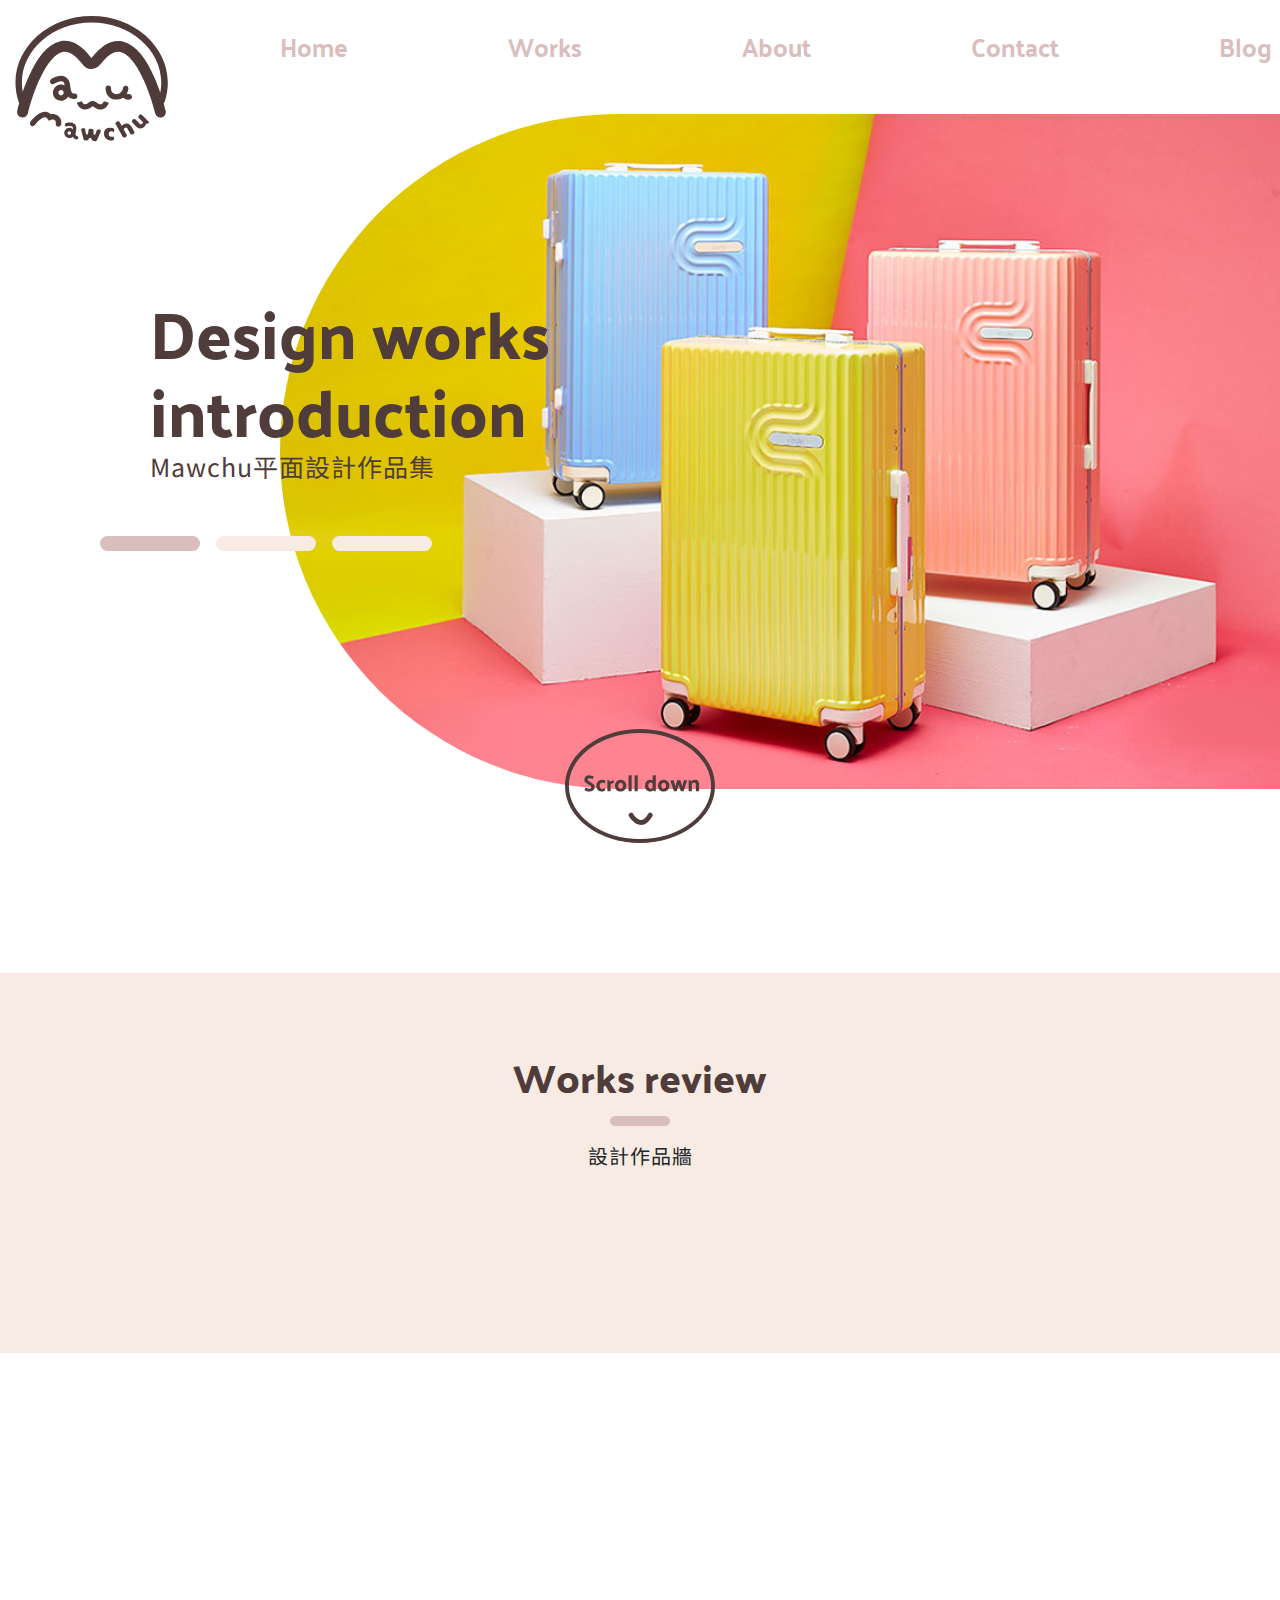
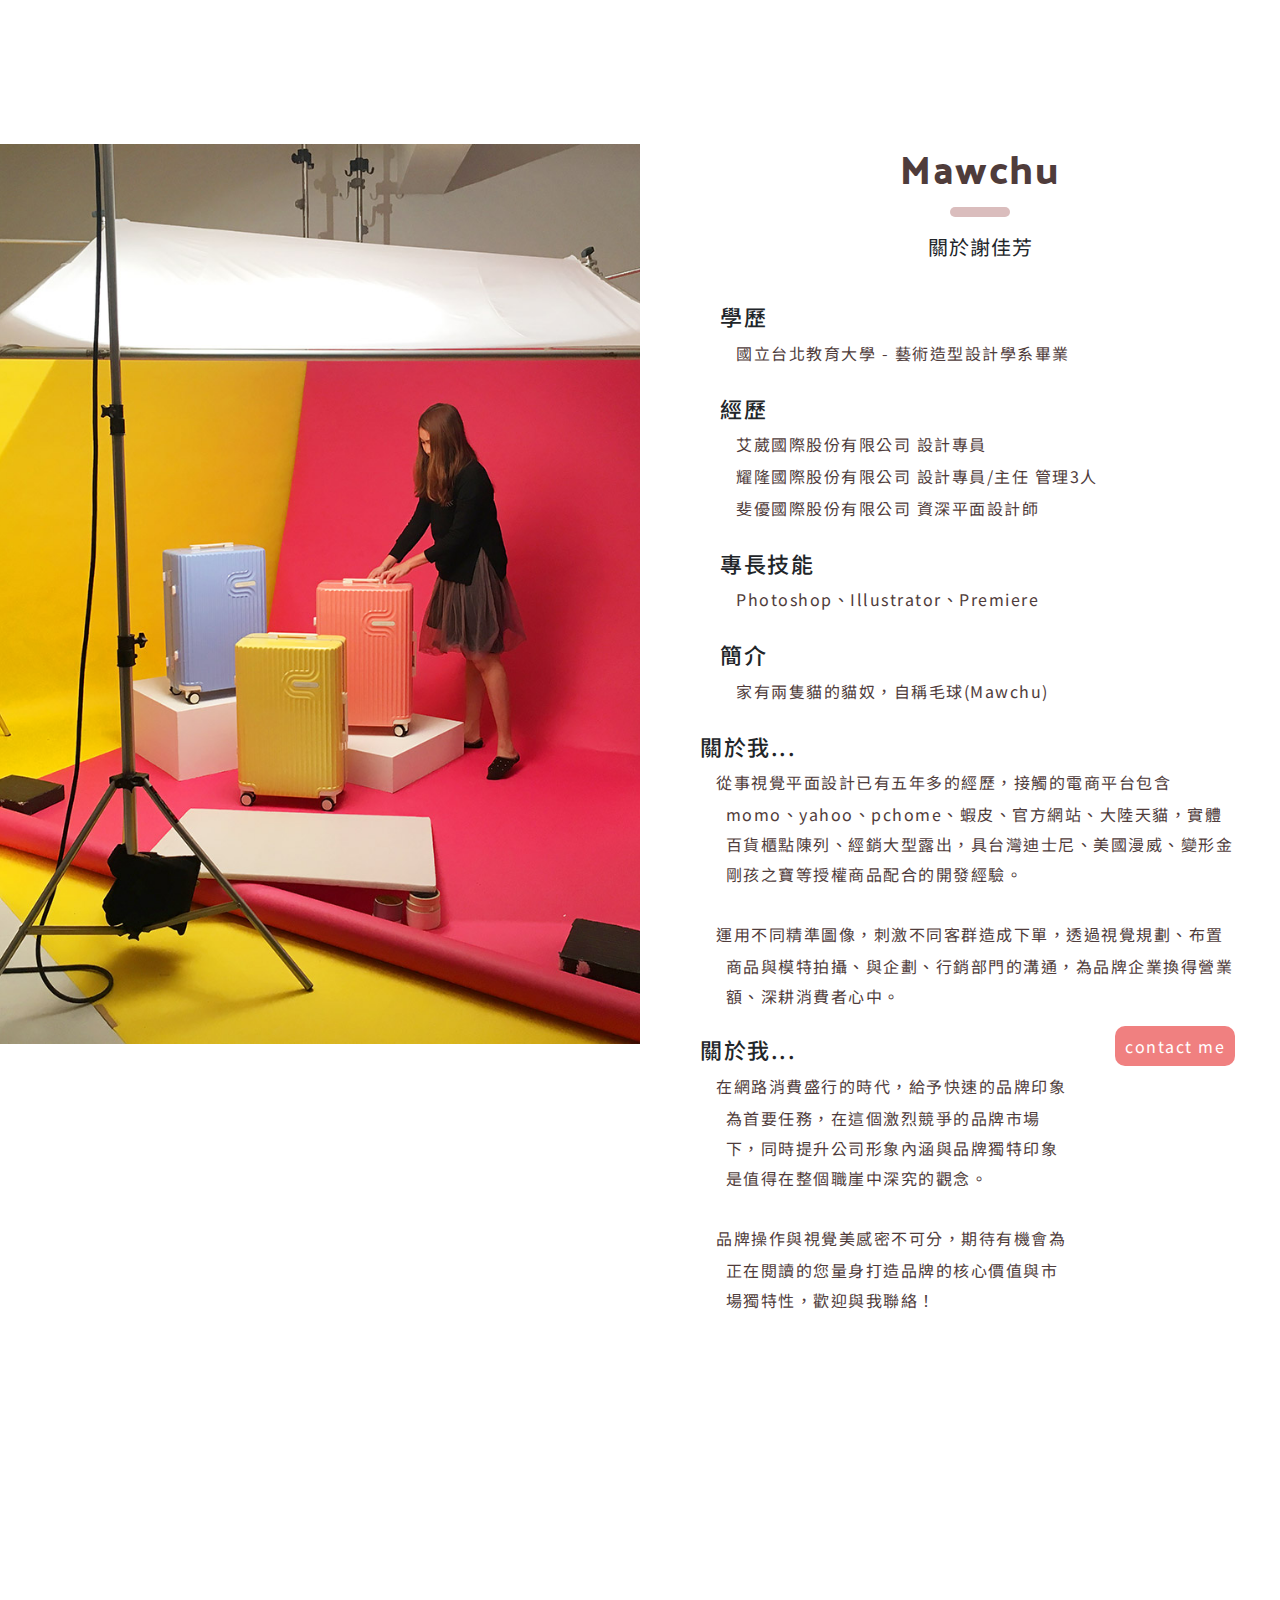
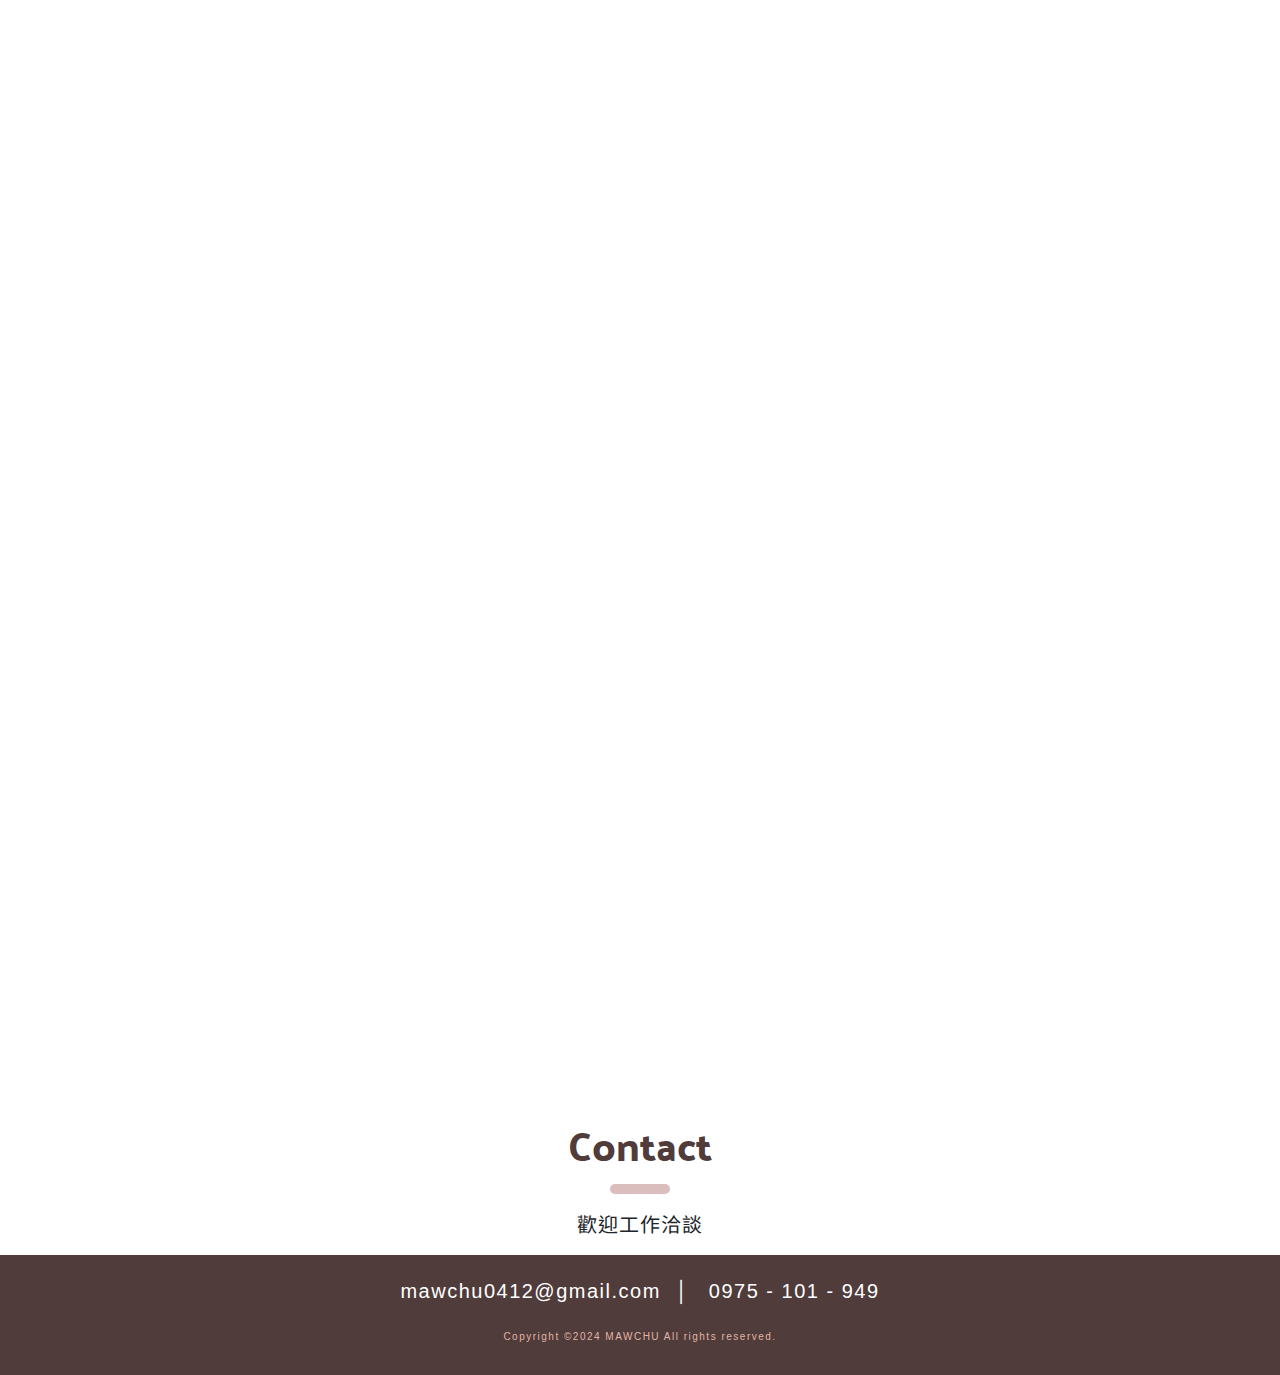
==== commit 61151bf3: "Add favicon & blog internal link" ====
--- a/index.html
+++ b/index.html
@@ -1,10 +1,26 @@
 <!doctype html>
 <html lang="en">
   <head>
-    <title>Mawchu profolio</title>
+    <title>Mawchu portfolio 謝佳芳平面設計作品集</title>
+    <meta name="description" content="謝佳芳 Mawchu(毛球) 平面設計作品集，包含數位廣告 banner、平面印刷、網頁美編與設計小品的作品集個人介紹頁，舉凡旅遊周邊、女裝快時尚與保養瘦身等產業類別。" />
     <!-- Required meta tags -->
     <meta charset="utf-8">
     <meta name="viewport" content="width=device-width, initial-scale=1, shrink-to-fit=no">
+
+    <!-- favicon -->
+    <link rel="apple-touch-icon" sizes="180x180" href="images/favicon.svg">
+    <link rel="icon" type="image/png" sizes="32x32" href="images/favicon-32x32.png">
+    <link rel="icon" type="image/png" sizes="16x16" href="images/favicon-16x16.png">
+    <link rel="mask-icon" href="images/favicon.svg" color="#222">
+    <meta name="google-site-verification" content="-eriZSYcCAooVspgHdtILNlJifFeWR-0qGK70ORUrp0" />
+    
+    <link rel="canonical" href="https://mawchu.github.io/" />
+    <meta property="og:type" content="article" />
+    <meta property="og:title" content="Mawchu portfolio 毛球的平面設計作品集" />
+    <meta property="og:description" content="謝佳芳 Mawchu(毛球) 平面設計作品集，包含數位廣告 banner、平面印刷、網頁美編與設計小品的作品集個人介紹頁，舉凡旅遊周邊、女裝快時尚與保養瘦身等產業類別。" />
+    <meta property="og:url" content="https://mawchu.github.io/" />
+    <meta property="og:site_name" content="Mawchu portfolio 謝佳芳平面設計作品集" />
+    <meta property="og:image" content="https://raw.githubusercontent.com/mawchu/mawchu.github.io/master/images/designer.jpg" />
 
     <!-- Bootstrap CSS -->
     <link rel="stylesheet" href="https://stackpath.bootstrapcdn.com/bootstrap/4.3.1/css/bootstrap.min.css" integrity="sha384-ggOyR0iXCbMQv3Xipma34MD+dH/1fQ784/j6cY/iJTQUOhcWr7x9JvoRxT2MZw1T" crossorigin="anonymous">
@@ -17,6 +33,9 @@
     <!-- fontawesome -->
     <script src="https://kit.fontawesome.com/76e3351334.js" crossorigin="anonymous"></script>
 
+    <!-- Google AdSence -->
+    <script async src="https://pagead2.googlesyndication.com/pagead/js/adsbygoogle.js?client=ca-pub-5882544496919980"
+     crossorigin="anonymous"></script>
 
   </head>
   <body>
@@ -24,42 +43,48 @@
       <div class="headerdiv container no-gutters" >
         <header class="main-header d-flex justify-content-between">
           <nav class="logo">
-                  <img class="logo-A" src="images/mawchu_logo.svg" alt="">
-                  <img class="logo-B" src="images/mawchu_logo_c.svg" alt="">
+            <img class="logo-A" src="images/mawchu_logo.svg" alt="">
+            <img class="logo-B" src="images/mawchu_logo_c.svg" alt="">
           </nav>
           <div class="d-flex align-items-center">
             <nav class="menu-list">
               <ul class="main-nav d-flex">
-                  <li class="m-m-5 position-relative">
-                    <a class="active" href="#home" id="homeTop">
-                      Home
-                    </a>
-                    <div class="menu-underline position-absolute"></div>
-                  </li>
-                  <li class="m-m-5 position-relative drop">
-                    <a class="" href="#works">
-                      Works
-                    </a>
-                    <div class="menu-underline position-absolute">
-                    </div>
-                    <ul class="drop-select list-unstyled position-absolute">
-                      <li><a href="#visual">Visual design</a></li>
-                      <li><a href="#commercial">Commercial design</a></li>
-                      <li><a href="#printing">printing design</a></li>
-                    </ul>
-                  </li>
-                  <li class="m-m-5 position-relative">
-                    <a href="#about">
-                      About
-                    </a>
-                    <div class="menu-underline position-absolute"></div>
-                  </li>
-                  <li class="m-m-5 position-relative">
-                    <a class="" href="#contact">
-                      Contact
-                    </a>
-                    <div class="menu-underline position-absolute"></div>
-                  </li>
+                <li class="m-m-5 position-relative">
+                  <a class="active" href="#home" id="homeTop">
+                    Home
+                  </a>
+                  <div class="menu-underline position-absolute"></div>
+                </li>
+                <li class="m-m-5 position-relative drop">
+                  <a class="" href="#works">
+                    Works
+                  </a>
+                  <div class="menu-underline position-absolute">
+                  </div>
+                  <ul class="drop-select list-unstyled position-absolute">
+                    <li><a href="#visual">Visual design</a></li>
+                    <li><a href="#commercial">Commercial design</a></li>
+                    <li><a href="#printing">printing design</a></li>
+                  </ul>
+                </li>
+                <li class="m-m-5 position-relative">
+                  <a href="#about">
+                    About
+                  </a>
+                  <div class="menu-underline position-absolute"></div>
+                </li>
+                <li class="m-m-5 position-relative">
+                  <a class="" href="#contact">
+                    Contact
+                  </a>
+                  <div class="menu-underline position-absolute"></div>
+                </li>
+                <li class="m-m-5 position-relative">
+                  <a class="" href="/blog/">
+                    Blog
+                  </a>
+                  <div class="menu-underline position-absolute"></div>
+                </li>
               </ul>
             </nav>
             <nav class="hamburger" id="hamburger">
@@ -87,6 +112,9 @@
                <li class="p-2 position-relative">
                  <a class="" href="#contact">Contact</a>
                </li>
+               <li class="p-2 position-relative">
+                <a class="" href="/blog/">Blog</a>
+              </li>
            </ul>
          </nav>
         </header>
@@ -882,11 +910,10 @@
 
             </div>
             <div class="divider">│</div>
-            <div class="">
-              <i class="fas fa-phone"></i>
-              0975 - 101 - 949
-            </div>
-            <div class="copyrights text-center">Copyright ©2020 MAWCHU All rights reserved.</div>
+            <div class="call">
+              <a href="tel:0975101949"><i class="fas fa-phone mr-1"></i>0975 - 101 - 949</a>
+            </div>
+            <div class="copyrights text-center">Copyright ©2024 MAWCHU All rights reserved.</div>
           </div>
 
         </footer>
--- a/css/style-main.css
+++ b/css/style-main.css
@@ -1298,3 +1298,7 @@
   }
 
 }
+
+.call a {
+  color: white;
+}